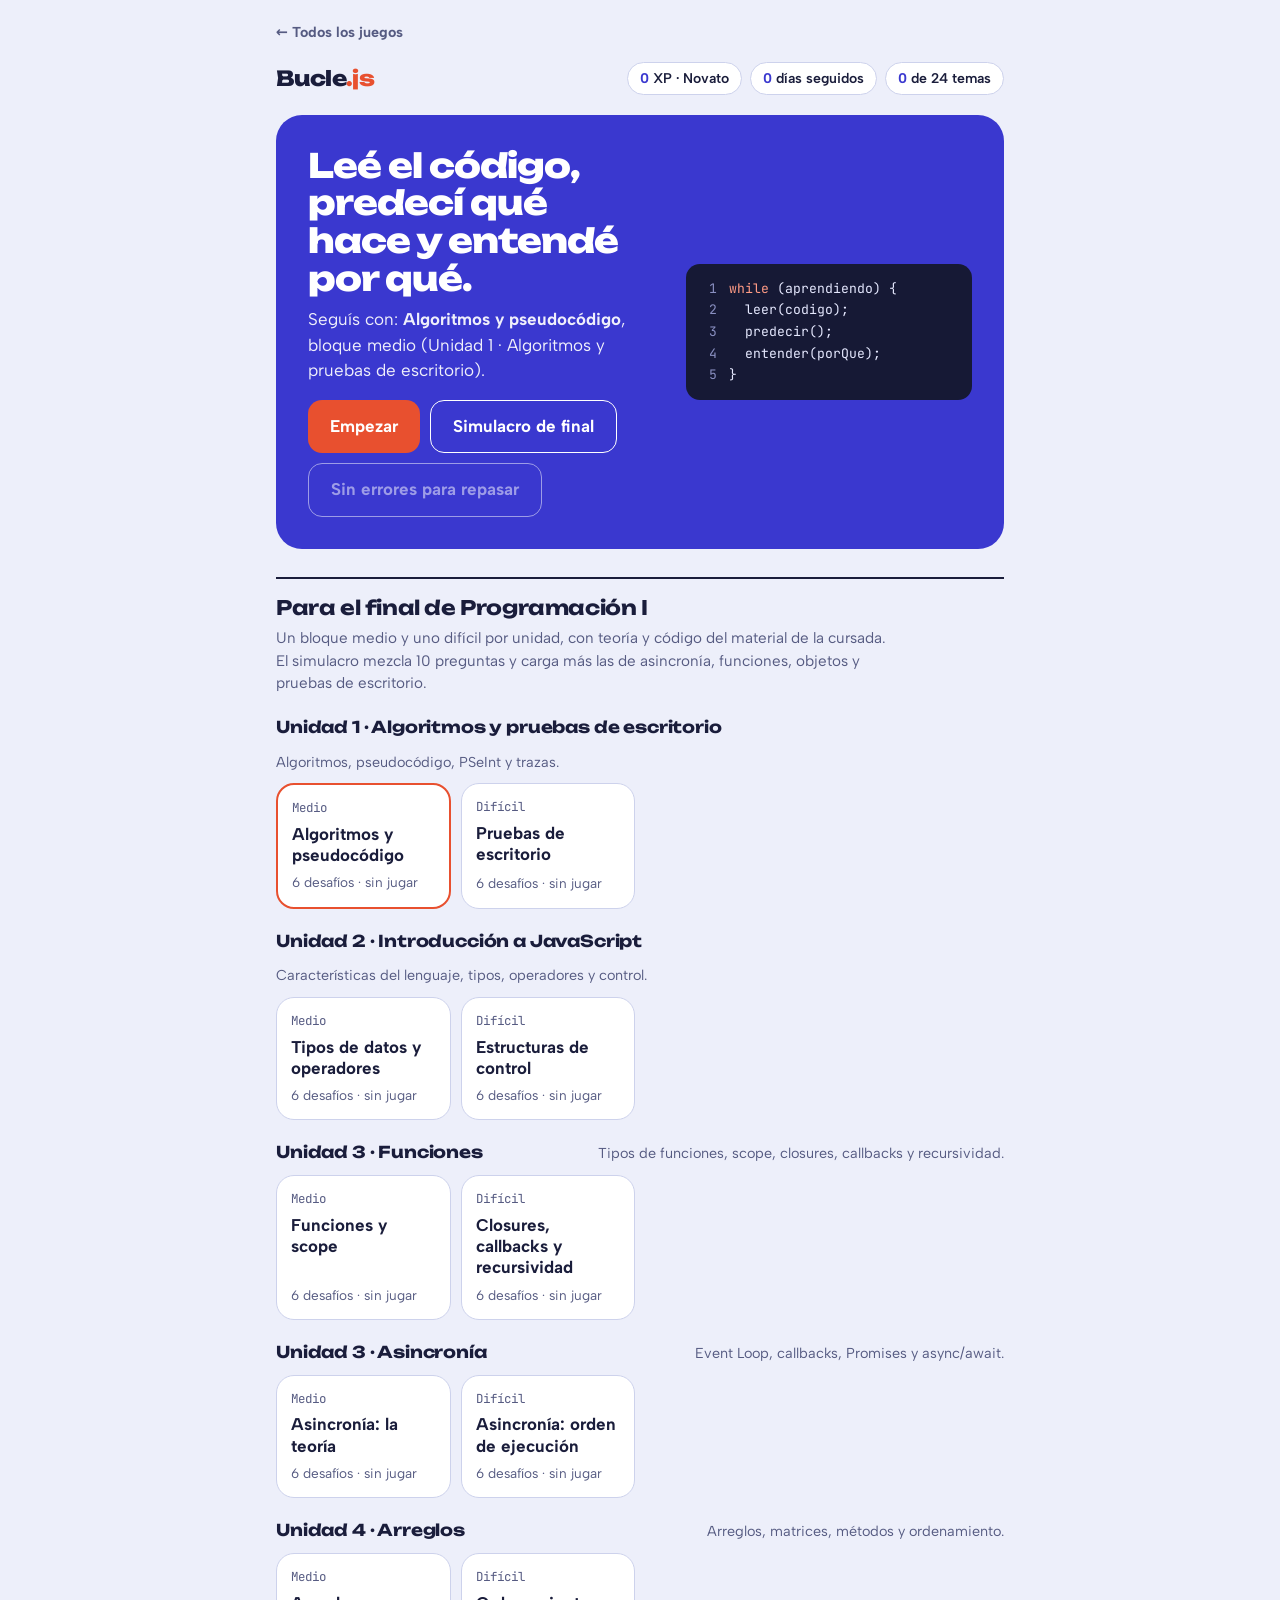
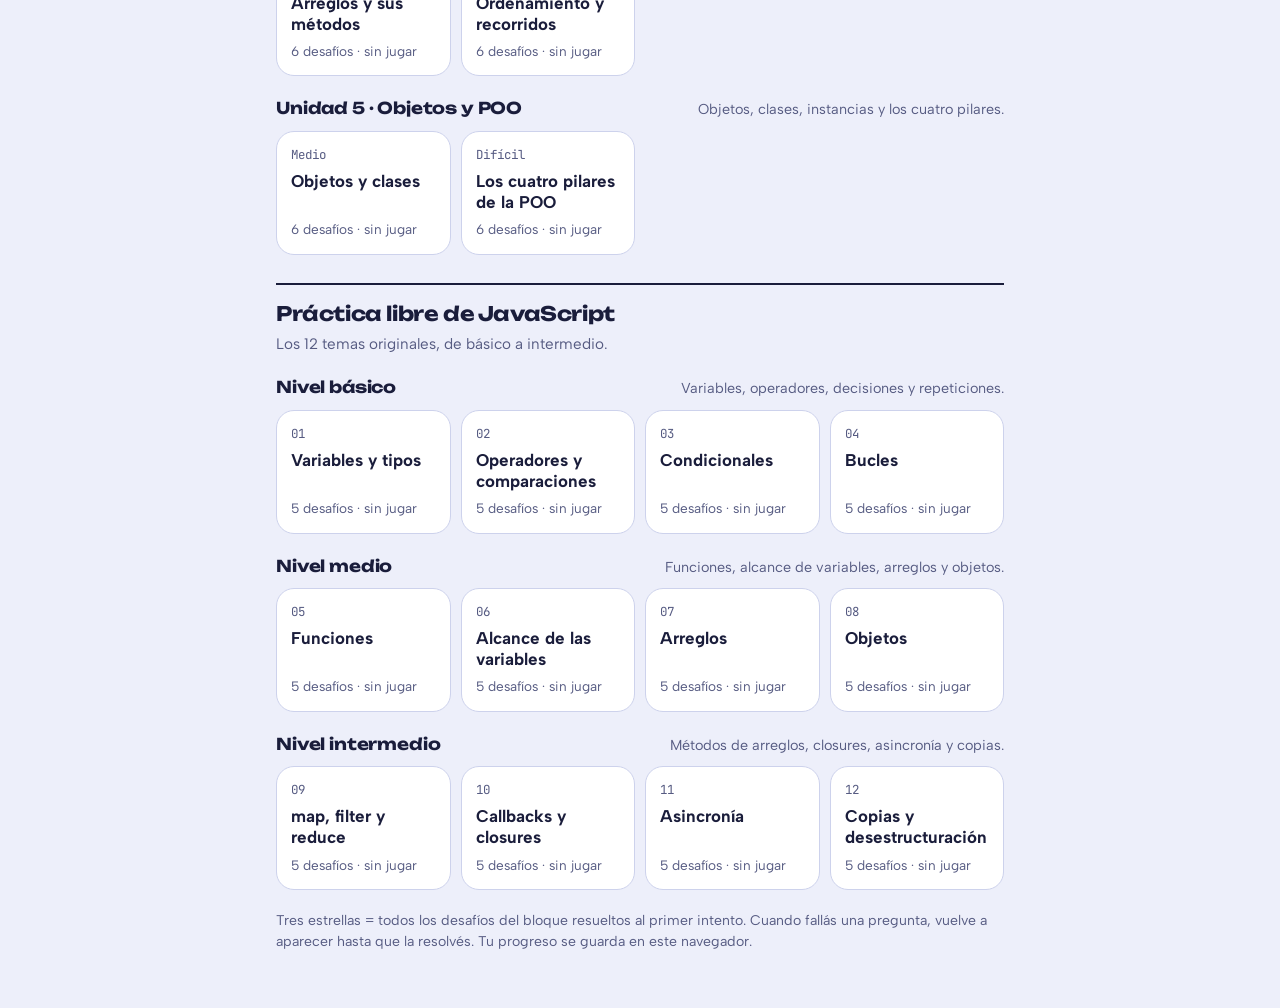
==== bucle/index.html @ 50c11a87 "Agregar la plataforma de juegos de estudio Portada para elegir juego y ver el progreso de cada uno, " ====
<!DOCTYPE html>
<html lang="es">
<head>
<meta charset="utf-8">
<meta name="viewport" content="width=device-width, initial-scale=1">
<title>Bucle JS</title>
<link rel="preconnect" href="https://fonts.googleapis.com">
<link rel="preconnect" href="https://fonts.gstatic.com" crossorigin>
<link href="https://fonts.googleapis.com/css2?family=Albert+Sans:wght@400;500;600;700&family=JetBrains+Mono:wght@400;600&family=Unbounded:wght@600;800&display=swap" rel="stylesheet">
<style>
/* Plan: una sola columna angosta, como una partida. Mapa de 3 niveles x 4 temas; cada tema = mini lección + 5 desafíos.
   El código siempre va en un bloque oscuro tipo editor; el coral se reserva para la acción principal. */
:root{
  --bg:#EDEFFA; --surface:#FFFFFF; --surface-2:#DFE2F5; --ink:#1A1D3B; --muted:#565B82; --line:#CDD2EC;
  --primary:#3A38CF; --on-primary:#FFFFFF; --accent:#E8502F; --on-accent:#FFFFFF;
  --ok:#17794B; --ok-bg:#DDF3E7; --bad:#B93226; --bad-bg:#FBE3E0;
  --code-bg:#161935; --code-ink:#E6E9FF; --code-k:#FF9B85; --code-s:#9BE3B8; --code-n:#FFD27A; --code-c:#8A90C2;
  --f-display:"Unbounded","Albert Sans",system-ui,sans-serif;
  --f-body:"Albert Sans",system-ui,-apple-system,"Segoe UI",sans-serif;
  --f-code:"JetBrains Mono",ui-monospace,Consolas,monospace;
  --r:18px;
}
@media (prefers-color-scheme: dark){
  :root:not([data-theme="light"]){
    --bg:#0E1022; --surface:#181B36; --surface-2:#24284E; --ink:#ECEEFF; --muted:#A3A8D3; --line:#30355F;
    --primary:#A3A2FF; --on-primary:#0E1022; --accent:#FF7F61; --on-accent:#2A0B03;
    --ok:#73DBA6; --ok-bg:#12382A; --bad:#FF9F94; --bad-bg:#471A15;
    --code-bg:#090B1A; color-scheme:dark;
  }
}
:root[data-theme="dark"]{
  --bg:#0E1022; --surface:#181B36; --surface-2:#24284E; --ink:#ECEEFF; --muted:#A3A8D3; --line:#30355F;
  --primary:#A3A2FF; --on-primary:#0E1022; --accent:#FF7F61; --on-accent:#2A0B03;
  --ok:#73DBA6; --ok-bg:#12382A; --bad:#FF9F94; --bad-bg:#471A15;
  --code-bg:#090B1A; color-scheme:dark;
}
*{box-sizing:border-box}
html,body{margin:0}
body{background:var(--bg);color:var(--ink);font-family:var(--f-body);font-size:17px;line-height:1.5}
button{font:inherit;color:inherit;cursor:pointer}
:focus-visible{outline:3px solid var(--accent);outline-offset:3px}
.wrap{max-width:760px;margin:0 auto;padding:16px 16px 56px;display:flex;flex-direction:column;gap:20px}

.bar-top{display:flex;align-items:center;justify-content:space-between;gap:12px;flex-wrap:wrap}
.logo{font-family:var(--f-display);font-weight:800;font-size:1.3rem;letter-spacing:-.03em;margin:0}
.logo i{font-style:normal;color:var(--accent)}
.kpis{display:flex;gap:8px;flex-wrap:wrap}
.kpi{background:var(--surface);border:1px solid var(--line);border-radius:999px;padding:5px 12px;font-size:.88rem;font-weight:600;font-variant-numeric:tabular-nums}
.kpi b{color:var(--primary)}

.hero{background:var(--primary);color:var(--on-primary);border-radius:26px;padding:24px;display:grid;gap:20px;grid-template-columns:1fr}
.hero h2{font-family:var(--f-display);font-weight:800;font-size:clamp(1.45rem,5.2vw,2.1rem);line-height:1.12;letter-spacing:-.03em;margin:0 0 10px;text-wrap:balance}
.hero p{margin:0 0 16px;opacity:.92;max-width:44ch}
.hero .code{margin:0;font-size:.82rem}
.cta{display:flex;gap:10px;flex-wrap:wrap}
@media (min-width:680px){.hero{grid-template-columns:1.25fr 1fr;align-items:center;padding:32px}}

.btn{border:0;border-radius:14px;padding:13px 22px;min-height:48px;font-weight:700;background:var(--accent);color:var(--on-accent)}
.btn.sec{background:var(--surface);color:var(--ink);border:1px solid var(--line)}
.btn.ghost{background:transparent;color:inherit;border:1.5px solid currentColor}
.btn.link{background:none;color:var(--primary);padding:8px 4px;min-height:44px;text-decoration:underline;text-underline-offset:3px}
.btn[disabled]{opacity:.5;cursor:not-allowed}

.nivel h3{font-family:var(--f-display);font-size:1.02rem;margin:0;letter-spacing:-.01em}
.nivel-head{display:flex;justify-content:space-between;align-items:baseline;gap:12px;flex-wrap:wrap;margin-bottom:10px}
.nivel-head span{color:var(--muted);font-size:.9rem}
.temas{display:grid;gap:10px;grid-template-columns:repeat(auto-fill,minmax(165px,1fr))}
.tema{text-align:left;background:var(--surface);border:1px solid var(--line);border-radius:var(--r);padding:14px;display:flex;flex-direction:column;gap:6px;min-height:118px}
.tema:hover{border-color:var(--primary)}
.tema .num{font-family:var(--f-code);font-size:.78rem;color:var(--muted)}
.tema .nom{font-weight:700;line-height:1.25}
.tema .est{margin-top:auto;font-size:.85rem;color:var(--muted)}
.tema .est b{color:var(--accent);letter-spacing:2px;font-size:1rem}
.tema.sig{border:2px solid var(--accent)}
.nota{color:var(--muted);font-size:.88rem;margin:0}
.seccion{border-top:2px solid var(--ink);padding-top:14px;margin-top:8px}
.seccion h2{font-family:var(--f-display);font-size:1.25rem;letter-spacing:-.02em;margin:0 0 4px}
.seccion p{margin:0;color:var(--muted);font-size:.95rem;max-width:62ch}
.puntos{margin:0;padding-left:20px;display:grid;gap:6px;font-size:.97rem;max-width:62ch}
.traza{overflow-x:auto}
.traza table{border-collapse:collapse;font-family:var(--f-code);font-size:.88rem;min-width:60%}
.traza caption{caption-side:top;text-align:left;font-family:var(--f-body);font-size:.78rem;font-weight:700;letter-spacing:.09em;text-transform:uppercase;color:var(--muted);padding-bottom:6px}
.traza th,.traza td{border:1px solid var(--line);padding:6px 12px;text-align:center;white-space:nowrap}
.traza th{background:var(--surface-2);font-weight:600}
.traza td.hueco{background:var(--accent);color:var(--on-accent);font-weight:700}

.code{background:var(--code-bg);color:var(--code-ink);border-radius:14px;padding:14px 14px 14px 0;font-family:var(--f-code);font-size:.88rem;line-height:1.65;overflow-x:auto;margin:0;counter-reset:ln}
.code span.l{display:block;white-space:pre;padding-right:14px}
.code span.l::before{counter-increment:ln;content:counter(ln);display:inline-block;width:2.4em;margin-right:.9em;text-align:right;color:var(--code-c);user-select:none}
.code .k{color:var(--code-k)} .code .s{color:var(--code-s)} .code .n{color:var(--code-n)} .code .c{color:var(--code-c);font-style:italic}

.card{background:var(--surface);border:1px solid var(--line);border-radius:22px;padding:20px;display:flex;flex-direction:column;gap:16px}
.eyebrow{font-size:.78rem;font-weight:700;letter-spacing:.09em;text-transform:uppercase;color:var(--muted);margin:0}
.card h2{font-family:var(--f-display);font-size:1.3rem;line-height:1.2;margin:0;letter-spacing:-.02em;text-wrap:balance}
.card p{margin:0;max-width:62ch}
.ojo{background:var(--surface-2);border-radius:12px;padding:12px 14px;font-size:.95rem}
.ojo b{color:var(--accent)}
.fila{display:flex;gap:10px;justify-content:space-between;align-items:center;flex-wrap:wrap}

.prog{height:8px;background:var(--surface-2);border-radius:99px;overflow:hidden;flex:1;min-width:120px}
.prog i{display:block;height:100%;background:var(--accent);border-radius:99px}
.q{font-size:1.15rem;font-weight:700;line-height:1.3;margin:0}
.ops{display:grid;gap:10px}
.op{display:flex;gap:12px;align-items:flex-start;text-align:left;background:var(--bg);border:2px solid var(--line);border-radius:14px;padding:12px 14px;min-height:52px;width:100%}
.op:hover:not([disabled]){border-color:var(--primary)}
.op kbd{flex:none;font-family:var(--f-code);font-size:.78rem;border:1px solid var(--line);border-radius:6px;padding:1px 7px;color:var(--muted);margin-top:2px}
.op span{white-space:pre-wrap;overflow-wrap:anywhere}
.op.mono span{font-family:var(--f-code);font-size:.92rem}
.op[disabled]{cursor:default;opacity:.65}
.op.ok{border-color:var(--ok);background:var(--ok-bg);opacity:1}
.op.mal{border-color:var(--bad);background:var(--bad-bg);opacity:1}
.op .marca{margin-left:auto;font-weight:700;font-size:.85rem;white-space:nowrap}
.op.ok .marca{color:var(--ok)} .op.mal .marca{color:var(--bad)}
.pista{background:var(--surface-2);border-radius:12px;padding:10px 14px;font-size:.95rem}
.fb{border-radius:14px;padding:14px 16px;border-left:5px solid var(--ok);background:var(--ok-bg)}
.fb.mal{border-color:var(--bad);background:var(--bad-bg)}
.fb strong{display:block;margin-bottom:4px}
.fb p{font-size:.98rem}

.resumen-n{font-family:var(--f-display);font-weight:800;font-size:2.6rem;line-height:1;font-variant-numeric:tabular-nums}
.estrellas{color:var(--accent);font-size:1.8rem;letter-spacing:6px}
.rep{margin:0;padding-left:20px;display:grid;gap:6px;font-size:.95rem}
@media (prefers-reduced-motion:no-preference){
  .prog i{transition:width .35s ease}
  .fb{animation:sube .22s ease-out}
  @keyframes sube{from{transform:translateY(6px);opacity:.4}to{transform:none;opacity:1}}
}
.volver{flex-basis:100%;font-weight:700;font-size:.9rem;color:var(--muted);text-decoration:none;padding:6px 0;min-height:32px}
.volver:hover{color:var(--ink);text-decoration:underline}
</style>
</head>
<body>
<div class="wrap" id="app"></div>
<script>
const FINAL = [
{ id: 'u1', final: true, nombre: 'Unidad 1 · Algoritmos y pruebas de escritorio', desc: 'Algoritmos, pseudocódigo, PSeInt y trazas.', temas: [
  { id: 'u1m', dif: 'Medio', n: 'Algoritmos y pseudocódigo',
    idea: 'Un algoritmo es la especificación rigurosa de una secuencia de pasos para alcanzar un resultado en un tiempo finito. Tiene que ser preciso, definido y finito, y se piensa en tres partes: entrada, proceso y salida.',
    puntos: [
      'Precondición: lo que se sabe verdadero antes de empezar. Poscondición: lo que es verdadero al terminar, si se cumplieron las precondiciones.',
      'Estructuras de control: secuencia, selección (Si), repetición (cantidad fija y conocida) e iteración (Mientras, depende de una condición).',
      'Compilador: traduce el programa completo antes de ejecutarlo. Intérprete: traduce y ejecuta instrucción por instrucción.',
      'Pseudocódigo: mezcla de lenguaje natural y programación. No es ejecutable y no depende de ningún lenguaje.'
    ],
    ojo: 'En el material, repetición e iteración no son lo mismo: en la repetición se sabe de antemano cuántas veces se ejecuta; en la iteración depende de una condición.',
    qs: [
      { t: 'concepto', q: '¿Cuál de estas es una característica que debe cumplir todo algoritmo?', o: ['Ser finito: tiene que terminar en algún momento', 'Estar escrito en un lenguaje de programación', 'Usar al menos una estructura repetitiva', 'Ejecutarse en una computadora'],
        w: 'Un algoritmo debe ser preciso, definido y finito. No depende de un lenguaje ni de una computadora: una receta también es un algoritmo. Por eso "sumar todos los números naturales" no tiene algoritmo posible: nunca terminaría.',
        h: 'Acordate del ejemplo de sumar todos los números naturales.' },
      { t: 'concepto', q: 'Para el problema "retirar dinero de un cajero automático", ¿cuál de estas es una precondición?', o: ['Tener saldo suficiente en la cuenta', 'El saldo de la cuenta quedó actualizado', 'Se entregó el dinero en efectivo', 'La tarjeta fue devuelta al usuario'],
        w: 'Una precondición es algo que ya es verdadero antes de comenzar el algoritmo. Las otras tres son poscondiciones: lo que queda verdadero cuando termina.',
        h: '¿Cuál tiene que cumplirse antes de empezar?' },
      { t: 'concepto', q: '¿En qué se diferencia un compilador de un intérprete?', o: ['El compilador traduce el programa completo; el intérprete traduce y ejecuta instrucción por instrucción', 'El compilador ejecuta línea por línea; el intérprete traduce todo junto', 'El compilador es para bajo nivel y el intérprete para pseudocódigo', 'No hay diferencia: son dos nombres para lo mismo'],
        w: 'El compilador lee todo el programa y genera el código de máquina equivalente (C, C++, Pascal). El intérprete toma una instrucción, la traduce y la ejecuta en el momento (Python, PHP, JavaScript).',
        h: 'Uno trabaja con el programa entero y el otro de a una instrucción.' },
      { t: 'concepto', q: 'Hay que enviar un mensaje de texto a 30 amigos. ¿Qué estructura de control corresponde y por qué?', o: ['Repetición, porque la cantidad de veces se conoce de antemano', 'Iteración, porque depende de una condición que va cambiando', 'Selección, porque hay que elegir a cada amigo', 'Secuencia: se escriben las instrucciones 30 veces'],
        w: 'Se sabe que son exactamente 30 veces, así que es una repetición (Repetir 30). La iteración se usa cuando no se conoce la cantidad y se corta por una condición, como "mientras la zanja no esté llena".',
        h: '¿Se sabe de antemano cuántas veces hay que hacerlo?' },
      { t: 'concepto', q: 'En "Mientras (la zanja no está llena) agregar una palada de tierra", ¿qué pasa si la zanja ya está llena al empezar?', o: ['El bloque no se ejecuta ninguna vez', 'Se ejecuta una vez y después se corta', 'Se repite sin parar', 'El algoritmo da error'],
        w: 'Mientras evalúa la condición antes de entrar al bloque. Si ya es falsa, no entra nunca. Es la diferencia con Repetir... Hasta Que, que primero ejecuta y después evalúa, así que corre al menos una vez.',
        h: '¿Mientras evalúa la condición antes o después de ejecutar el bloque?' },
      { t: 'concepto', q: '¿En qué orden van las etapas del desarrollo de software?', o: ['Especificación, diseño, implementación, validación y mantenimiento', 'Implementación, diseño, especificación, validación y mantenimiento', 'Diseño, implementación, mantenimiento y validación', 'Especificación, implementación, diseño y validación'],
        w: 'Primero se define con precisión el problema (especificación) y se diseña la solución. Después se escribe en un lenguaje (implementación), se prueba que cumpla lo especificado (validación) y se corrige y adapta con el tiempo (mantenimiento).',
        h: 'No se puede programar lo que todavía no se definió.' }
    ] },
  { id: 'u1d', dif: 'Difícil', n: 'Pruebas de escritorio',
    idea: 'Hacer una prueba de escritorio es convertirte en la computadora: ejecutás el algoritmo a mano, línea por línea, y anotás en una tabla cómo cambia cada variable. Sirve para entender la lógica y encontrar errores antes de programar.',
    ej: `Definir i, m Como Entero;
i = 1;
Mientras i <= 3 Hacer
    m = i * 3;
    Escribir m;
    i = i + 1;
FinMientras`,
    puntos: [
      'La tabla lleva una columna por variable o condición y una fila por paso.',
      'La asignación es destructiva: al guardar un valor nuevo, el anterior se pierde.',
      'Traza: registro automático que deja un programa mientras se ejecuta (logs). La prueba de escritorio es manual.'
    ],
    ojo: 'El error más común es olvidarse de la última fila: la evaluación en la que la condición da falso y el bucle termina.',
    qs: [
      { t: 'traza', q: '¿Qué valor va en la celda marcada con "?"', c: `x = 5;
y = 2;
x = x + 3;
y = x - y;
Escribir "Resultado: ", y;`, tabla: { cols: ['Línea', 'x', 'y'], filas: [['x = 5', '5', ''], ['y = 2', '5', '2'], ['x = x + 3', '8', '2'], ['y = x - y', '8', '?']] },
        o: ['6', '3', '10', '-6'],
        w: 'y = x - y usa los valores actuales: x ya vale 8 (se le sumó 3 en la línea anterior) e y vale 2. Primero se calcula la derecha (8 - 2) y después se guarda el 6 en y.',
        h: 'Usá el valor de x de la fila anterior, no el inicial.' },
      { t: 'traza', q: '¿Cuántas veces se evalúa la condición i <= 3 en total?', c: `i = 1;
Mientras i <= 3 Hacer
    m = i * 3;
    Escribir m;
    i = i + 1;
FinMientras`, o: ['4 veces', '3 veces', '2 veces', '5 veces'],
        w: 'Tres veces da verdadero (con i = 1, 2 y 3) y una cuarta vez da falso (con i = 4), que es la que hace salir del bucle. Esa última evaluación también ocupa una fila en la tabla.',
        h: 'Contá también la evaluación que da falso.' },
      { t: 'traza', q: '¿Qué se muestra en pantalla?', c: `i = 1;
Mientras i < 3 Hacer
    m = i * 3;
    Escribir m;
    i = i + 1;
FinMientras`, o: ['3\n6', '3\n6\n9', '3', '6\n9'],
        w: 'Con i < 3 solo entra cuando i vale 1 y 2. Al llegar a 3 la condición es falsa. Cambiar <= por < saca una vuelta: es la comparación que se hizo en clase con la planilla.',
        h: '¿Con i = 3 se cumple i < 3?' },
      { t: 'traza', q: '¿Cuál es el último valor que se escribe?', c: `contador = 0;
Repetir
    contador = contador + 1;
    Escribir contador;
Hasta Que contador > 2`, o: ['3', '2', '1', '4'],
        w: 'Repetir ejecuta primero y evalúa después, y termina cuando la condición es VERDADERA (al revés que Mientras). Escribe 1 (1 > 2 falso), 2 (2 > 2 falso) y 3 (3 > 2 verdadero, corta).',
        h: 'Hasta Que corta cuando la condición se cumple, no cuando deja de cumplirse.' },
      { t: 'traza', q: '¿Qué devuelve la llamada de la última fila?', c: `function pow(x, n) {
  if (n == 1) {
    return x;
  } else {
    return x * pow(x, n - 1);
  }
}
console.log(pow(2, 3));`, tabla: { cols: ['x', 'n', 'n == 1', 'Devuelve'], filas: [['2', '3', 'false', '2 * pow(2, 2)'], ['2', '2', 'false', '2 * pow(2, 1)'], ['2', '1', 'true', '?']] },
        o: ['2', '1', '8', '4'], x: `function pow(x,n){return n==1?x:x*pow(x,n-1)} console.log(pow(2,1))`,
        w: 'Con n == 1 se llega al caso base, que devuelve x, o sea 2. Recién ahí se resuelve de atrás para adelante: 2 * 2 = 4 y 2 * 4 = 8.',
        h: 'Es el caso base: mirá qué devuelve el if.' },
      { t: 'concepto', q: '¿Cuál es la diferencia entre una prueba de escritorio y una traza?', o: ['La prueba de escritorio es manual; la traza es un registro automático que genera el programa al ejecutarse', 'La prueba de escritorio se hace en producción; la traza, al diseñar', 'Son lo mismo con distinto nombre', 'La traza se hace a mano y la prueba de escritorio la genera el programa'],
        w: 'La prueba de escritorio es una simulación manual sobre un bloque chico, para entender la lógica y detectar errores temprano. La traza la genera el programa en ejecución (logs) y sirve para diagnosticar problemas y analizar rendimiento.',
        h: 'Una la hacés vos con lápiz; la otra la deja el programa.' }
    ] }
] },
{ id: 'u2', final: true, nombre: 'Unidad 2 · Introducción a JavaScript', desc: 'Características del lenguaje, tipos, operadores y control.', temas: [
  { id: 'u2m', dif: 'Medio', n: 'Tipos de datos y operadores',
    idea: 'JavaScript es un lenguaje de alto nivel, interpretado, dinámico y multiparadigma. Tiene siete tipos primitivos (string, number, boolean, null, undefined, symbol y bigint) y los objetos, que son tipos compuestos.',
    ej: `let edad = 20;
let tipo = edad >= 18 ? "mayor" : "menor";
console.log(typeof edad, tipo); // number mayor`,
    puntos: [
      'Dinámico: el tipo de una variable se resuelve en ejecución y puede cambiar.',
      'Sensible a mayúsculas: nombre y Nombre son dos identificadores distintos.',
      '== compara solo el valor; === compara valor y tipo.'
    ],
    ojo: 'typeof null devuelve "object". Es un error histórico del lenguaje: null es un primitivo.',
    qs: [
      { t: 'concepto', q: '¿Qué significa que JavaScript sea un lenguaje "dinámico"?', o: ['Que los tipos se resuelven en ejecución: una variable puede guardar un número y después un texto', 'Que solo sirve para páginas con animaciones', 'Que se compila antes de ejecutarse', 'Que no tiene tipos de datos'],
        w: 'Dinámico quiere decir que muchas decisiones se toman en tiempo de ejecución y no antes. Por eso no se declara el tipo de una variable y la misma variable puede cambiar de tipo.',
        h: 'Pensá en qué momento se decide el tipo de una variable.' },
      { t: 'salida', c: `console.log(typeof null, typeof undefined);`, o: ['object undefined', 'null undefined', 'object object', 'undefined undefined'],
        w: 'typeof undefined da "undefined", como es de esperar. typeof null da "object" por un error histórico del lenguaje que nunca se corrigió: null sigue siendo un primitivo.',
        h: 'Uno de los dos tiene un resultado que no es el esperado.' },
      { t: 'salida', c: `let a = 5;
let b = a++;
console.log(a, b);`, o: ['6 5', '6 6', '5 5', '5 6'],
        w: 'a++ es post-incremento: primero entrega el valor actual (5, que se guarda en b) y después suma 1 a la variable. Con ++a sería al revés y b valdría 6.',
        h: 'El ++ está después de la variable.' },
      { t: 'salida', c: `console.log(5 == "5", 5 === "5", 5 != "5");`, o: ['true false false', 'true false true', 'false false true', 'true true false'],
        w: '== y != convierten tipos antes de comparar: 5 y "5" valen lo mismo, así que == da true y != da false. === compara también el tipo, y number no es string.',
        h: '!= es el opuesto de ==, no de ===.' },
      { t: 'concepto', q: '¿Cuál de estos NO es un tipo de dato primitivo en JavaScript?', o: ['Array', 'String', 'Boolean', 'Undefined'],
        w: 'Los primitivos guardan un solo valor simple. Un Array es un objeto, es decir un tipo compuesto: guarda una colección de valores.',
        h: 'Buscá el que puede contener varios valores.' },
      { t: 'salida', c: `let precio = "100";
let total = precio * 2 + "1";
console.log(total, typeof total);`, o: ['2001 string', '201 number', '2001 number', '1001 string'],
        w: 'El * solo sirve para números, así que convierte "100" a 100 y da 200. Después el + con un texto concatena: 200 + "1" es "2001", un string.',
        h: 'El * convierte a número; el + con un texto pega.' }
    ] },
  { id: 'u2d', dif: 'Difícil', n: 'Estructuras de control',
    idea: 'Las estructuras de control deciden qué se ejecuta y cuántas veces: if/else y switch para elegir un camino; for, while y do...while para repetir. Seguir el valor de cada variable vuelta por vuelta es la prueba de escritorio aplicada a JavaScript.',
    ej: `let i = 0;
do {
  i++;
} while (i < 3);
console.log(i); // 3`,
    puntos: [
      'while evalúa antes de entrar; do...while ejecuta una vez y evalúa después.',
      'Valores que cuentan como falso: 0, "", null, undefined, NaN y false.',
      '&& se resuelve antes que ||.'
    ],
    ojo: 'En un switch, si falta el break la ejecución sigue de largo por los case de abajo.',
    qs: [
      { t: 'salida', c: `let dia = 2;
switch (dia) {
  case 1:
    console.log("Lunes");
  case 2:
    console.log("Martes");
  case 3:
    console.log("Miércoles");
    break;
  default:
    console.log("Otro");
}`, o: ['Martes\nMiércoles', 'Martes', 'Martes\nMiércoles\nOtro', 'Lunes\nMartes\nMiércoles'],
        w: 'El switch entra por case 2. Como ese case no tiene break, sigue de largo y ejecuta también el case 3. Ahí sí hay break y se corta antes del default.',
        h: 'Fijate qué case tienen break y cuáles no.' },
      { t: 'salida', c: `let n = 10;
do {
  console.log(n);
  n++;
} while (n < 5);`, o: ['10', 'No muestra nada', '10\n11', 'Se repite sin parar'],
        w: 'do...while ejecuta el bloque una vez antes de mirar la condición. Muestra 10, n pasa a 11, y recién entonces evalúa 11 < 5, que es falso.',
        h: '¿Cuándo se evalúa la condición en un do...while?' },
      { t: 'salida', c: `let total = 0;
for (let i = 1; i <= 3; i++) {
  for (let j = 1; j <= 2; j++) {
    total += i;
  }
}
console.log(total);`, o: ['12', '6', '9', '18'],
        w: 'Por cada valor de i, el for de adentro da 2 vueltas y suma i las dos veces: 1+1, 2+2 y 3+3. En total 2 + 4 + 6 = 12.',
        h: 'El bucle de adentro se ejecuta completo en cada vuelta del de afuera.' },
      { t: 'salida', c: `const valores = [0, "0", "", null, "hola"];
let cuenta = 0;
for (const v of valores) {
  if (v) cuenta++;
}
console.log(cuenta);`, o: ['2', '1', '3', '4'],
        w: 'Cuentan como falso el 0, el texto vacío y null. El "0" con comillas es un texto que no está vacío, así que cuenta como verdadero, igual que "hola".',
        h: 'Mirá bien el segundo elemento: tiene comillas.' },
      { t: 'salida', c: `let x = 7;
if (x > 5 && x < 10 || x === 0) {
  console.log("A");
} else {
  console.log("B");
}
console.log(!(x > 5));`, o: ['A\nfalse', 'B\nfalse', 'A\ntrue', 'B\ntrue'],
        w: 'Primero se resuelve el &&: 7 > 5 y 7 < 10 da true. Con eso el || ya es true y entra al if. En la última línea, x > 5 es true y el ! lo invierte a false.',
        h: 'Resolvé primero el && y después el ||.' },
      { t: 'salida', q: 'Hacé la prueba de escritorio. ¿Qué muestra?', c: `let i = 10;
let pasos = 0;
while (i > 1) {
  i = i % 2 === 0 ? i / 2 : i - 1;
  pasos++;
}
console.log(pasos);`, o: ['4', '3', '5', '10'],
        w: 'Si i es par se divide por 2; si es impar se le resta 1. La tabla queda: 10 → 5, 5 → 4, 4 → 2, 2 → 1. Son 4 pasos, y con i = 1 la condición ya es falsa.',
        h: 'Armá una tabla con dos columnas: i y pasos.' }
    ] }
] },
{ id: 'u3f', final: true, nombre: 'Unidad 3 · Funciones', desc: 'Tipos de funciones, scope, closures, callbacks y recursividad.', temas: [
  { id: 'u3fm', dif: 'Medio', n: 'Funciones y scope',
    idea: 'En JavaScript las funciones son ciudadanos de primera clase: se pueden asignar a una variable, pasar como argumento y devolver desde otra función. Parámetro es la variable que figura en la declaración; argumento es el valor que se pasa al llamarla.',
    ej: `saludar("Ana"); // funciona: la declaración se procesa antes
function saludar(nombre) {
  console.log("Hola " + nombre);
}`,
    puntos: [
      'Declaración de función: se puede usar antes de la línea donde está escrita. Expresión de función: existe recién cuando la ejecución llega a esa línea.',
      'Hay scope global, de función y de bloque. var no respeta el bloque; let y const sí.',
      'Scope léxico: el alcance de cada variable se determina leyendo el código, sin ejecutarlo.',
      'Hoisting: las declaraciones con var se elevan al inicio; las asignaciones no.'
    ],
    ojo: 'Una variable local con el mismo nombre que una externa le hace sombra: dentro de la función se usa la local y la externa no se toca.',
    qs: [
      { t: 'concepto', q: '¿Por qué se dice que las funciones son "ciudadanos de primera clase"?', o: ['Porque se pueden asignar a variables, pasar como argumentos y devolver como resultado', 'Porque se ejecutan antes que el resto del código', 'Porque siempre tienen que devolver un valor', 'Porque no se pueden modificar una vez declaradas'],
        w: 'En JavaScript una función es un valor más. Por eso se puede guardar en una variable, pasar a otra función (callback) y devolver desde una función (closure).',
        h: 'Pensá qué se puede hacer con cualquier valor, como un número.' },
      { t: 'concepto', q: 'Dada la declaración function area(base, altura) y la llamada area(5, 3):', o: ['base y altura son parámetros; 5 y 3 son argumentos', 'base y altura son argumentos; 5 y 3 son parámetros', 'Los cuatro son parámetros', 'Los cuatro son argumentos'],
        w: 'Parámetro es el término para el momento de la declaración: la variable listada entre paréntesis. Argumento es el término para el momento de la llamada: el valor que se pasa.',
        h: 'Uno pertenece a la declaración y el otro a la llamada.' },
      { t: 'salida', q: '¿Qué pasa al ejecutar este código?', v: 'ERROR ReferenceError', c: `saludar();
const saludar = function () {
  console.log("Hola");
};`, o: ['Da error: saludar todavía no existe cuando se la llama', 'Muestra Hola', 'Muestra undefined', 'No muestra nada'],
        w: 'Es una expresión de función: se crea recién cuando la ejecución llega a esa línea. Llamarla antes da error. Si fuera una declaración (function saludar() {...}) funcionaría, porque las declaraciones se procesan antes de ejecutar el script.',
        h: '¿Es una declaración de función o una expresión de función?' },
      { t: 'salida', c: `function prueba() {
  console.log(frase);
  var frase = "Hola";
}
prueba();`, o: ['undefined', 'Hola', 'Da error: frase no está definida', 'null'],
        w: 'Es el hoisting de var: la declaración se eleva al inicio de la función, pero la asignación se queda en su línea. Al mostrarla, la variable ya existe pero todavía no tiene valor.',
        h: 'Con var, la declaración se eleva pero la asignación no.' },
      { t: 'salida', c: `if (true) {
  var a = 1;
  let b = 2;
}
console.log(typeof a, typeof b);`, o: ['number undefined', 'number number', 'undefined undefined', 'undefined number'],
        w: 'var no tiene alcance de bloque: su visibilidad atraviesa las llaves del if, así que a existe afuera. let sí respeta el bloque, y b deja de existir al cerrar la llave.',
        h: 'Una de las dos formas de declarar no respeta las llaves.' },
      { t: 'salida', c: `let nombreUsu = "Juan";
function muestraMensaje() {
  let nombreUsu = "Pedro";
  console.log("Hola, " + nombreUsu);
}
muestraMensaje();
console.log(nombreUsu);`, o: ['Hola, Pedro\nJuan', 'Hola, Pedro\nPedro', 'Hola, Juan\nJuan', 'Hola, Juan\nPedro'],
        w: 'La variable local le hace sombra a la externa (ocultamiento o shadowing): dentro de la función se usa "Pedro". La externa no se modifica y sigue valiendo "Juan". Sin el let de adentro, sí se cambiaría la externa.',
        h: 'Dentro de la función hay un let: es otra variable.' }
    ] },
  { id: 'u3fd', dif: 'Difícil', n: 'Closures, callbacks y recursividad',
    idea: 'Un closure es una función que recuerda las variables del scope donde fue creada, aunque la función exterior ya haya terminado. Un callback es una función que se pasa como argumento para que otra la ejecute. Una función recursiva se llama a sí misma y necesita un caso base para terminar.',
    ej: `function factorial(n) {
  if (n === 1) return 1;        // caso base
  return n * factorial(n - 1);  // llamada recursiva
}
console.log(factorial(4)); // 24`,
    puntos: [
      'Currying: una función recibe un argumento y devuelve otra función que recibe el siguiente.',
      'Cada llamada recursiva guarda su contexto de ejecución en la pila. La cantidad de llamadas anidadas es la profundidad de recursión.',
      'Función flecha con una sola expresión: el return es implícito.'
    ],
    ojo: 'Sin caso base, la recursión no termina nunca y desborda la pila de llamadas.',
    qs: [
      { t: 'salida', c: `function contador(incremento) {
  let count = 0;
  return function () {
    count += incremento;
    return count;
  };
}
const deDos = contador(2);
const deCinco = contador(5);
deDos();
console.log(deDos(), deCinco());`, o: ['4 5', '4 9', '2 5', '4 10'],
        w: 'Cada llamada a contador crea su propio count y su propio incremento, y la función devuelta los recuerda (closure). deDos lleva 2 y después 4; deCinco tiene un count aparte y recién va por 5.',
        h: 'deDos y deCinco no comparten la variable count.' },
      { t: 'salida', c: `const multiplicar = a => b => c => a * b * c;
console.log(multiplicar(2)(3)(4));`, o: ['24', '9', '234', 'Da error'],
        w: 'Es currying: cada función recibe un solo argumento y devuelve otra función. multiplicar(2) devuelve una función que recuerda a = 2; esa recibe el 3, y la última recibe el 4 y calcula 2 * 3 * 4.',
        h: 'Cada par de paréntesis llama a la función que devolvió el anterior.' },
      { t: 'traza', q: '¿Cuántas veces se ejecuta factorial en total al calcular factorial(4)?', c: `function factorial(n) {
  if (n === 1) return 1;
  return n * factorial(n - 1);
}
console.log(factorial(4));`, o: ['4', '3', '5', '24'], x: `let k=0;function f(n){k++;return n===1?1:n*f(n-1)} f(4);console.log(k)`,
        w: 'Se llama con 4, 3, 2 y 1. La de n = 1 es el caso base y ya no vuelve a llamar. Esas 4 llamadas anidadas son la profundidad de recursión; el resultado (24) se arma al volver: 2, 6, 24.',
        h: 'Anotá el valor de n en cada llamada hasta llegar al caso base.' },
      { t: 'salida', c: `function sumar(x, y) {
  if (y === 0) return x;
  return sumar(x + 1, y - 1);
}
console.log(sumar(3, 2));`, o: ['5', '6', '4', '3'],
        w: 'En cada llamada se pasa una unidad de y a x: sumar(3, 2) → sumar(4, 1) → sumar(5, 0). Con y en 0 se llega al caso base y se devuelve x, que vale 5.',
        h: 'Seguí los dos parámetros llamada por llamada.' },
      { t: 'concepto', q: '¿Qué pasa si una función recursiva no tiene caso base?', o: ['Se llama a sí misma sin parar hasta desbordar la pila de llamadas', 'Devuelve undefined en la primera llamada', 'JavaScript le agrega un caso base automáticamente', 'Se ejecuta una sola vez'],
        w: 'El caso base es la situación que se resuelve de forma directa, sin volver a llamar. Sin él, cada llamada genera otra y los contextos de ejecución se apilan hasta superar el límite del motor.',
        h: '¿Qué es lo que hace que las llamadas dejen de apilarse?' },
      { t: 'salida', c: `function saludar(nombre, termina) {
  console.log("Hola, " + nombre);
  termina();
}
saludar("Ana", () => {
  console.log("La función terminó.");
});
console.log("Fin");`, o: ['Hola, Ana\nLa función terminó.\nFin', 'Hola, Ana\nFin\nLa función terminó.', 'Fin\nHola, Ana\nLa función terminó.', 'Hola, Ana\nFin'],
        w: 'Un callback no es asíncrono por sí mismo. Acá saludar lo ejecuta en el momento, de forma síncrona, así que todo sale en el orden escrito. Lo asíncrono aparece cuando el callback se le entrega a algo como setTimeout o fetch.',
        h: 'Acá no hay ningún temporizador ni pedido a un servidor.' }
    ] }
] },
{ id: 'u3a', final: true, nombre: 'Unidad 3 · Asincronía', desc: 'Event Loop, callbacks, Promises y async/await.', temas: [
  { id: 'u3am', dif: 'Medio', n: 'Asincronía: la teoría',
    idea: 'JavaScript tiene un único hilo de ejecución (single thread): procesa una instrucción por vez. Para no bloquearse con tareas lentas, las delega al entorno (navegador o Node.js) y sigue con el resto. Cuando la tarea termina, su callback espera en una cola y el Event Loop lo pasa a ejecución cuando la pila de llamadas queda vacía.',
    ej: `console.log("Inicio");
setTimeout(() => {
  console.log("Mensaje dentro del temporizador");
}, 2000);
console.log("Fin");
// Inicio, Fin, Mensaje dentro del temporizador`,
    puntos: [
      'Síncrono: las sentencias se ejecutan una detrás de otra, en el orden escrito. Asíncrono: pueden ejecutarse en un orden distinto al del código.',
      'Bloqueante: detiene el flujo hasta terminar. No bloqueante: devuelve el control enseguida y avisa después (callback, promesa).',
      'Concurrencia: varias tareas se gestionan intercalándose. Paralelismo: se ejecutan a la vez en varios hilos o núcleos. JavaScript es concurrente, no paralelo.',
      'Operaciones de CPU: internas y muy rápidas. Operaciones de I/O (red, disco, usuario): más lentas, dependen del exterior.',
      'Promise: objeto que representa el resultado futuro de una operación asíncrona.'
    ],
    ojo: 'await no detiene todo el programa: pausa solo la función async que lo contiene.',
    qs: [
      { t: 'concepto', q: '¿Qué significa que JavaScript sea "single thread"?', o: ['Que tiene un único hilo de ejecución y procesa una instrucción por vez', 'Que solo puede correr un programa por computadora', 'Que no puede realizar tareas asíncronas', 'Que cada función corre en su propio hilo'],
        w: 'Hay una sola secuencia de ejecución. Eso no le impide manejar tareas que tardan: las delega al entorno y sigue trabajando. Por eso es altamente concurrente aun con un solo hilo.',
        h: 'Thread significa hilo.' },
      { t: 'concepto', q: '¿Cuál es la tarea del Event Loop?', o: ['Pasar a ejecución los callbacks pendientes cuando la pila de llamadas queda vacía', 'Ejecutar varias funciones al mismo tiempo en distintos núcleos', 'Traducir el código JavaScript a código de máquina', 'Detener el programa hasta que termine cada tarea lenta'],
        w: 'El Event Loop es un ciclo que está siempre atento: cuando una tarea delegada termina, su callback queda en la cola de tareas, y el Event Loop lo ejecuta cuando la pila principal (call stack) está vacía.',
        h: 'Coordina cuándo se ejecuta lo que quedó pendiente.' },
      { t: 'concepto', q: 'Estás cocinando y atendés el teléfono alternando entre las dos cosas. ¿Qué concepto ilustra y cómo se relaciona con JavaScript?', o: ['Concurrencia, que es el modelo de JavaScript con su Event Loop', 'Paralelismo, que es el modelo de JavaScript', 'Concurrencia, aunque JavaScript trabaja en paralelo', 'Bloqueo, que es el modelo de JavaScript'],
        w: 'Alternar entre tareas sin hacerlas en el mismo instante es concurrencia. Paralelismo serían dos personas cocinando a la vez, y requiere varios hilos o núcleos. JavaScript es concurrente, no paralelo.',
        h: '¿Las dos tareas ocurren en el mismo instante o se van intercalando?' },
      { t: 'concepto', q: '¿Cuál de estas es una operación de entrada/salida (I/O)?', o: ['Pedir datos a un servidor con fetch', 'Sumar dos números', 'Ordenar un arreglo en memoria', 'Comparar dos valores'],
        w: 'Las operaciones de I/O implican comunicarse con el exterior: red, disco, teclado, pantalla. Son más lentas y pueden bloquear si no se hacen de forma asíncrona. Las otras tres son operaciones de CPU, internas y muy rápidas.',
        h: 'Buscá la que depende de algo externo al programa.' },
      { t: 'concepto', q: '¿Cuáles son los tres estados en los que puede estar una Promise?', o: ['Pendiente, cumplida y rechazada', 'Iniciada, pausada y terminada', 'Síncrona, asíncrona y bloqueada', 'Abierta, cerrada y con error'],
        w: 'Una Promise arranca pendiente. Si la operación sale bien se llama a resolve y pasa a cumplida (se atiende con .then); si falla se llama a reject y pasa a rechazada (se atiende con .catch).',
        h: 'Uno es el estado inicial y los otros dos son los finales posibles.' },
      { t: 'concepto', q: '¿Qué es el "callback hell"?', o: ['El anidamiento de muchos callbacks que dependen uno de otro y vuelve el código difícil de leer y mantener', 'Un error que aparece cuando un callback no recibe argumentos', 'El bloqueo del hilo principal por un callback lento', 'Usar callbacks dentro de una Promise'],
        w: 'Aparece cuando varias operaciones asíncronas dependen una de otra y cada callback va adentro del anterior. Los callbacks no están mal; el problema es la legibilidad. Las Promises y async/await surgieron para ordenar eso.',
        h: 'Acordate del ejemplo del pedido de comida: elegir, pedir, pagar, recibir.' }
    ] },
  { id: 'u3ad', dif: 'Difícil', n: 'Asincronía: orden de ejecución',
    idea: 'Para predecir la salida de un código asíncrono: primero corre todo el código síncrono, de arriba hacia abajo. Después se ejecutan las continuaciones de las promesas ya resueltas (los .then y lo que sigue a un await). Por último, los temporizadores, según su tiempo.',
    ej: `let x = 1;
setTimeout(function () {
  x++;
}, 3000);
console.log(x); // 1: el incremento ocurre después`,
    puntos: [
      'Una función async siempre devuelve una Promise.',
      'resolve indica éxito y reject indica error. Se atienden con .then() y .catch(), o con try/catch cuando se usa await.',
      'fetch devuelve una Promise, y res.json() también: por eso van dos await.'
    ],
    ojo: 'Confundir la Promise con su resultado: const datos = obtenerDatos() guarda una Promise, no los datos. Falta el await.',
    qs: [
      { t: 'salida', c: `let x = 1;
setTimeout(function () {
  x = 3;
  console.log(x);
  x = 20;
}, 100);
setTimeout(function () {
  x += 10;
  console.log(x);
}, 10);
setTimeout(function () {
  console.log(x);
}, 1);`, o: ['1\n11\n3', '3\n11\n1', '1\n11\n21', '3\n30\n30'],
        w: 'Los callbacks corren por orden de tiempo, no de escritura. Al milisegundo 1 se muestra x, que sigue en 1. A los 10 se le suman 10 y muestra 11. A los 100 se le asigna 3 y se muestra 3; el x = 20 ocurre después del console.log.',
        h: 'Ordená los tres temporizadores por milisegundos y seguí el valor de x.' },
      { t: 'salida', c: `console.log("Inicio");
function dos() {
  setTimeout(function () {
    console.log("Dos");
  }, 50);
}
function uno() {
  setTimeout(function () {
    console.log("Uno");
  }, 20);
  dos();
  console.log("Tres");
}
uno();
console.log("Fin");`, o: ['Inicio\nTres\nFin\nUno\nDos', 'Inicio\nUno\nDos\nTres\nFin', 'Inicio\nTres\nFin\nDos\nUno', 'Inicio\nUno\nTres\nDos\nFin'],
        w: 'Primero sale todo lo síncrono: Inicio, después Tres (dentro de uno) y Fin. Los dos setTimeout solo dejaron sus callbacks pendientes. Cuando la pila queda vacía se ejecutan por tiempo: Uno a los 20 ms y Dos a los 50.',
        h: 'Marcá primero todos los console.log que no están dentro de un setTimeout.' },
      { t: 'salida', c: `setTimeout(() => console.log("A"), 0);
Promise.resolve().then(() => console.log("B"));
console.log("C");`, o: ['C\nB\nA', 'C\nA\nB', 'A\nB\nC', 'B\nC\nA'],
        w: 'Primero el código síncrono: C. Después, las promesas tienen prioridad sobre los temporizadores: el .then se ejecuta antes que el callback de setTimeout, aunque el tiempo sea 0.',
        h: 'Síncrono primero; entre promesa y temporizador, gana la promesa.' },
      { t: 'salida', c: `function obtenerMensaje() {
  return new Promise((resolve) => {
    setTimeout(() => resolve("Mensaje recibido"), 30);
  });
}
async function programa() {
  console.log("1. Iniciando solicitud");
  const mensaje = await obtenerMensaje();
  console.log("2. " + mensaje);
}
programa();
console.log("3. El resto sigue");`, o: ['1. Iniciando solicitud\n3. El resto sigue\n2. Mensaje recibido', '1. Iniciando solicitud\n2. Mensaje recibido\n3. El resto sigue', '3. El resto sigue\n1. Iniciando solicitud\n2. Mensaje recibido', '1. Iniciando solicitud\n3. El resto sigue'],
        w: 'programa corre normalmente hasta el await. Ahí se pausa esa función (no todo el programa) y el control vuelve afuera, que muestra el 3. Cuando la Promise se resuelve, programa retoma y muestra el 2.',
        h: 'await pausa solo la función async que lo contiene.' },
      { t: 'salida', c: `const promesa = new Promise((resolve, reject) => {
  const exito = false;
  if (exito) {
    resolve("Terminó bien");
  } else {
    reject("Falló");
  }
});
promesa
  .then(r => console.log("then: " + r))
  .catch(e => console.log("catch: " + e));`, o: ['catch: Falló', 'then: Falló', 'then: Terminó bien', 'then: undefined\ncatch: Falló'],
        w: 'Como exito es false se llama a reject, y la Promise queda rechazada. Una promesa rechazada saltea los .then y va directo al .catch, que recibe el valor pasado a reject.',
        h: 'Fijate cuál de las dos funciones se llama: resolve o reject.' },
      { t: 'salida', c: `async function cargar() {
  try {
    const dato = await Promise.reject("sin conexión");
    console.log("Dato: " + dato);
  } catch (error) {
    console.log("Error: " + error);
  }
  console.log("Listo");
}
cargar();`, o: ['Error: sin conexión\nListo', 'Dato: sin conexión\nListo', 'Error: sin conexión', 'Listo'],
        w: 'Con await, una Promise rechazada se comporta como un error lanzado: se corta el bloque try (no se muestra "Dato") y el control pasa al catch. Después del try/catch la función sigue y muestra "Listo".',
        h: 'Si la promesa se rechaza, ¿qué bloque se ejecuta?' }
    ] }
] },
{ id: 'u4', final: true, nombre: 'Unidad 4 · Arreglos', desc: 'Arreglos, matrices, métodos y ordenamiento.', temas: [
  { id: 'u4m', dif: 'Medio', n: 'Arreglos y sus métodos',
    idea: 'Un arreglo guarda varios valores bajo un mismo nombre, cada uno en una posición con índice desde 0. Un arreglo multidimensional (matriz) es un arreglo cuyos elementos son otros arreglos: se accede con dos índices, fila y columna.',
    ej: `const matriz = [
  [1, 2, 3],
  [4, 5, 6]
];
console.log(matriz[1][0]); // 4: fila 1, columna 0`,
    puntos: [
      'Modifican el arreglo original: push, pop, shift, unshift, splice, sort y reverse.',
      'Devuelven uno nuevo sin tocar el original: map, filter, slice, concat y el spread [...].',
      'find devuelve el primer elemento que cumple (o undefined); filter devuelve un arreglo con todos los que cumplen.'
    ],
    ojo: 'sort() sin función de comparación ordena como texto: [10, 9, 1] queda [1, 10, 9].',
    qs: [
      { t: 'salida', c: `const m = [[1, 2], [3, 4], [5, 6]];
console.log(m[2][0], m.length, m[0].length);`, o: ['5 3 2', '5 2 3', '3 3 2', '6 3 2'],
        w: 'm[2] es la tercera fila, [5, 6], y su posición 0 es 5. m.length cuenta las filas (3) y m[0].length cuenta los elementos de una fila, o sea las columnas (2).',
        h: 'El primer índice elige la fila; el segundo, la columna.' },
      { t: 'salida', c: `const cola = ["a", "b", "c"];
cola.shift();
cola.unshift("z");
console.log(cola);`, o: ['["z", "b", "c"]', '["z", "a", "b", "c"]', '["a", "b", "z"]', '["b", "c", "z"]'],
        w: 'shift saca el primer elemento ("a") y unshift agrega uno al principio ("z"). Son los equivalentes de pop y push, pero trabajando sobre el inicio del arreglo.',
        h: 'Los dos métodos trabajan sobre el principio del arreglo.' },
      { t: 'salida', c: `const nums = [4, 9, 12, 7];
console.log(nums.find(n => n > 5), nums.filter(n => n > 5));`, o: ['9 [9, 12, 7]', '[9, 12, 7] [9, 12, 7]', '9 9', '12 [9, 12, 7]'],
        w: 'find devuelve el primer elemento que cumple la condición y deja de buscar: 9. filter recorre todo y devuelve un arreglo con todos los que cumplen.',
        h: 'Uno devuelve un elemento y el otro, un arreglo.' },
      { t: 'salida', c: `const nums = [10, 9, 1];
nums.sort();
console.log(nums);`, o: ['[1, 10, 9]', '[1, 9, 10]', '[10, 9, 1]', '[9, 10, 1]'],
        w: 'Sin función de comparación, sort convierte los elementos a texto y los ordena como palabras: "10" va antes que "9" porque "1" es menor que "9". Para números se usa nums.sort((a, b) => a - b).',
        h: 'sort sin argumentos compara como si fueran textos.' },
      { t: 'salida', c: `const letras = ["a", "b", "c", "d"];
const quitadas = letras.splice(1, 2);
console.log(quitadas, letras);`, o: ['["b", "c"] ["a", "d"]', '["b", "c"] ["a", "b", "c", "d"]', '["b"] ["a", "c", "d"]', '["a", "d"] ["b", "c"]'],
        w: 'splice(1, 2) quita 2 elementos empezando en el índice 1, los devuelve y modifica el original. Es la diferencia con slice, que copia sin modificar y recibe inicio y fin.',
        h: 'splice recibe desde dónde y cuántos, y cambia el original.' },
      { t: 'concepto', q: '¿Cuál de estos métodos NO modifica el arreglo original?', o: ['map', 'push', 'splice', 'sort'],
        w: 'map devuelve un arreglo nuevo con cada elemento transformado. push, splice y sort cambian el arreglo sobre el que se los llama.',
        h: 'Buscá el que devuelve un arreglo nuevo.' }
    ] },
  { id: 'u4d', dif: 'Difícil', n: 'Ordenamiento y recorridos',
    idea: 'El método de la burbuja ordena comparando pares de elementos vecinos e intercambiándolos si están en el orden incorrecto; en cada pasada, un valor queda en su lugar definitivo. Quick Sort elige un pivote, separa menores y mayores y se aplica recursivamente a cada parte: divide y vencerás.',
    ej: `let arr = [5, 3, 8];
if (arr[0] > arr[1]) {
  let aux = arr[0];
  arr[0] = arr[1];
  arr[1] = aux;
}
console.log(arr); // [3, 5, 8]`,
    puntos: [
      'Burbuja: fácil de entender, pero lenta con arreglos grandes.',
      'Quick Sort: su caso base es un arreglo de 0 o 1 elemento, que ya está ordenado.',
      'reduce acumula todo en un valor; su segundo argumento es el valor inicial del acumulador.'
    ],
    ojo: 'Para intercambiar dos posiciones hace falta una variable auxiliar; sin ella se pisa uno de los dos valores.',
    qs: [
      { t: 'salida', q: 'Esta es UNA sola pasada del método de la burbuja. ¿Cómo queda el arreglo?', c: `const arr = [5, 1, 4, 2];
for (let i = 0; i < arr.length - 1; i++) {
  if (arr[i] > arr[i + 1]) {
    const aux = arr[i];
    arr[i] = arr[i + 1];
    arr[i + 1] = aux;
  }
}
console.log(arr);`, o: ['[1, 4, 2, 5]', '[1, 2, 4, 5]', '[5, 1, 4, 2]', '[1, 5, 4, 2]'],
        w: 'El 5 se compara con cada vecino y va cambiando de lugar: [1, 5, 4, 2], [1, 4, 5, 2], [1, 4, 2, 5]. Al final de la pasada el mayor quedó último, pero el resto todavía no está ordenado: hacen falta más pasadas.',
        h: 'Seguí al 5: se compara tres veces con su vecino de la derecha.' },
      { t: 'concepto', q: 'Quick Sort sobre [8, 3, 1, 7, 0, 10, 2] tomando como pivote el último elemento. ¿Cómo queda la primera partición?', o: ['Menores: 1 y 0. Mayores: 8, 3, 7 y 10', 'Menores: 8, 3 y 1. Mayores: 7, 0 y 10', 'Menores: 0. Mayores: todos los demás', 'Menores: 3, 1 y 0. Mayores: 8, 7 y 10'],
        w: 'El pivote es 2. Se separan los que son menores que 2 (1 y 0) de los mayores (8, 3, 7 y 10), y después se aplica Quick Sort a cada grupo por separado.',
        h: 'El pivote es 2: compará cada elemento contra él.' },
      { t: 'concepto', q: '¿Cuál es el caso base de Quick Sort?', o: ['Un arreglo de 0 o 1 elemento, que ya está ordenado', 'Un arreglo con todos los elementos iguales', 'Cuando el pivote es el número más grande', 'Un arreglo de exactamente 2 elementos'],
        w: 'Quick Sort es recursivo: parte el problema en arreglos cada vez más chicos. Cuando un arreglo tiene 0 o 1 elemento no hay nada que ordenar, se devuelve tal cual y ahí se corta la recursión.',
        h: '¿Qué arreglo no necesita ordenarse?' },
      { t: 'salida', c: `const productos = [
  { nombre: "Mouse", precio: 500, stock: 2 },
  { nombre: "Teclado", precio: 900, stock: 0 },
  { nombre: "Monitor", precio: 3000, stock: 1 }
];
const total = productos
  .filter(p => p.stock > 0)
  .reduce((acum, p) => acum + p.precio * p.stock, 0);
console.log(total);`, o: ['4000', '4400', '3500', '4900'],
        w: 'filter deja afuera al teclado porque no tiene stock. reduce arranca en 0 y suma precio por stock: 500 * 2 = 1000 y 3000 * 1 = 3000. Total 4000.',
        h: 'Primero descartá los productos sin stock.' },
      { t: 'salida', c: `const matriz = [[1, 2], [3, 4]];
let suma = 0;
for (let f = 0; f < matriz.length; f++) {
  for (let c = 0; c < matriz[f].length; c++) {
    if (f === c) suma += matriz[f][c];
  }
}
console.log(suma);`, o: ['5', '10', '4', '6'],
        w: 'Los dos for recorren toda la matriz, pero el if deja pasar solo las posiciones donde fila y columna coinciden: [0][0] = 1 y [1][1] = 4. Es la diagonal principal.',
        h: '¿En qué posiciones el número de fila es igual al de columna?' },
      { t: 'salida', c: `const original = [3, 1, 2];
const ordenado = [...original].sort((a, b) => b - a);
console.log(original, ordenado);`, o: ['[3, 1, 2] [3, 2, 1]', '[3, 2, 1] [3, 2, 1]', '[3, 1, 2] [1, 2, 3]', '[1, 2, 3] [3, 2, 1]'],
        w: 'sort modifica el arreglo sobre el que se llama, pero acá se llama sobre una copia hecha con spread, así que el original no cambia. b - a ordena de mayor a menor.',
        h: 'Mirá sobre qué arreglo se llama a sort.' }
    ] }
] },
{ id: 'u5', final: true, nombre: 'Unidad 5 · Objetos y POO', desc: 'Objetos, clases, instancias y los cuatro pilares.', temas: [
  { id: 'u5m', dif: 'Medio', n: 'Objetos y clases',
    idea: 'Un objeto guarda propiedades como pares clave: valor. Una clase es una plantilla que define cómo van a ser los objetos de un tipo. Instanciar es crear un objeto concreto a partir de ella con new. Los atributos son sus datos y los métodos, sus comportamientos.',
    ej: `class Persona {
  constructor(nombre, edad) {
    this.nombre = nombre;
    this.edad = edad;
  }
  presentarse() {
    console.log("Hola, soy " + this.nombre);
  }
}
const ana = new Persona("Ana", 30);
ana.presentarse(); // Hola, soy Ana`,
    puntos: [
      'JavaScript se basa en prototipos; class es una sintaxis más cómoda sobre ese modelo.',
      '"clave" in objeto indica si la propiedad existe. for...in recorre las claves.',
      'Dentro de un método, this es el objeto sobre el que se lo llamó.'
    ],
    ojo: 'Una clase sola no hace nada: hay que instanciarla. Y cada instancia tiene sus propios datos.',
    qs: [
      { t: 'concepto', q: '¿Cuál es la diferencia entre una clase y un objeto?', o: ['La clase es la plantilla; el objeto es una instancia concreta creada a partir de ella', 'La clase guarda datos y el objeto guarda funciones', 'Son lo mismo: objeto es el nombre que se usa en JavaScript', 'El objeto es la plantilla y la clase es cada copia'],
        w: 'La clase define de forma genérica cómo son los objetos de un tipo (Persona). Los objetos son entidades concretas con sus propios valores (Ana, Juana). Crear uno a partir de la clase se llama instanciar.',
        h: 'Una es el molde y el otro es lo que sale del molde.' },
      { t: 'salida', c: `const obj = { test: undefined };
console.log(obj.test, "test" in obj, "otra" in obj);`, o: ['undefined true false', 'undefined false false', 'undefined true true', 'Da error'],
        w: 'La propiedad test existe aunque guarde undefined, por eso in da true. Comparar con undefined no alcanza para saber si una propiedad existe; el operador in sí lo dice.',
        h: 'Una cosa es que la propiedad exista y otra es qué valor guarda.' },
      { t: 'salida', c: `const user = { name: "John", age: 30 };
let claves = "";
for (const key in user) {
  claves += key + " ";
}
console.log(claves.trim());`, o: ['name age', 'John 30', '0 1', 'name: John age: 30'],
        w: 'for...in recorre las claves del objeto, no los valores. Para llegar al valor dentro del bucle se usan corchetes: user[key].',
        h: '¿for...in entrega las claves o los valores?' },
      { t: 'salida', c: `class Contador {
  constructor() {
    this.valor = 0;
  }
  sumar() {
    this.valor++;
  }
}
const a = new Contador();
const b = new Contador();
a.sumar();
a.sumar();
console.log(a.valor, b.valor);`, o: ['2 0', '2 2', '1 1', '0 0'],
        w: 'Cada new crea una instancia con sus propios atributos. this dentro de sumar es el objeto sobre el que se llamó el método (a), así que b nunca se modificó.',
        h: 'a y b son dos instancias distintas de la misma clase.' },
      { t: 'salida', c: `const clave = "color";
const nombre = "Fiat";
const auto = { nombre, [clave]: "rojo" };
console.log(auto.nombre, auto.color, auto.clave);`, o: ['Fiat rojo undefined', 'Fiat rojo color', 'undefined rojo undefined', 'Fiat undefined rojo'],
        w: 'nombre solo es el atajo de nombre: nombre. [clave] es una propiedad calculada: usa el contenido de la variable, así que la propiedad se llama color. No existe ninguna propiedad llamada "clave".',
        h: 'Los corchetes en la clave toman el valor de la variable.' },
      { t: 'concepto', q: 'JavaScript tiene la palabra class. ¿En qué modelo se basa realmente?', o: ['En prototipos: class es una sintaxis sobre ese modelo', 'En clases, igual que Java', 'En módulos', 'En ninguno: no permite trabajar con objetos'],
        w: 'El modelo más habitual de POO es el basado en clases, pero JavaScript se basa en prototipos: cada objeto tiene un prototipo del que toma propiedades y métodos. La sintaxis class se apoya en ese mecanismo.',
        h: 'Es lo primero que plantea el material de POO.' }
    ] },
  { id: 'u5d', dif: 'Difícil', n: 'Los cuatro pilares de la POO',
    idea: 'Abstracción: mostrar solo lo necesario y ocultar los detalles internos. Encapsulación: proteger los datos y permitir el acceso solo por métodos controlados. Herencia: una clase hija reutiliza propiedades y métodos de la clase padre. Polimorfismo: un mismo método se comporta distinto según la clase que lo implementa.',
    ej: `class Persona {
  hablar() {
    console.log("Hola, soy una persona.");
  }
}
class Estudiante extends Persona {
  hablar() {
    console.log("Hola, soy un estudiante.");
  }
}
new Estudiante().hablar(); // Hola, soy un estudiante.`,
    puntos: [
      '#dato declara una propiedad privada: solo se accede desde dentro de la clase.',
      'get y set permiten leer y validar un dato usándolo como si fuera una propiedad.',
      'super(...) llama al constructor de la clase padre.'
    ],
    ojo: 'En una clase hija, usar this en el constructor antes de llamar a super() da error.',
    qs: [
      { t: 'concepto', q: 'Preparás café apretando un botón, sin saber cómo la cafetera calienta el agua por dentro. ¿Qué pilar ilustra?', o: ['Abstracción', 'Herencia', 'Polimorfismo', 'Encapsulación'],
        w: 'La abstracción se enfoca en qué hace un objeto y no en cómo lo hace: muestra lo necesario y oculta la implementación. La encapsulación es otra cosa: proteger los datos para que no se modifiquen directamente desde afuera.',
        h: 'Importa qué hace, no cómo lo hace.' },
      { t: 'salida', c: `class Persona {
  constructor(nombre) {
    this.nombre = nombre;
  }
  presentarse() {
    return "Soy " + this.nombre;
  }
}
class Estudiante extends Persona {
  constructor(nombre, carrera) {
    super(nombre);
    this.carrera = carrera;
  }
}
const e = new Estudiante("Max", "Full Stack");
console.log(e.presentarse(), e instanceof Persona);`, o: ['Soy Max true', 'Soy Max false', 'Da error: presentarse no existe en Estudiante', 'Soy undefined true'],
        w: 'Es herencia: Estudiante no define presentarse, pero lo hereda de Persona. super(nombre) le pasa el nombre al constructor del padre. Y un Estudiante también es una Persona, por eso instanceof da true.',
        h: 'extends hace que la hija reciba los métodos del padre.' },
      { t: 'salida', c: `class Animal {
  sonido() { return "..."; }
}
class Perro extends Animal {
  sonido() { return "Guau"; }
}
class Gato extends Animal {}
const animales = [new Perro(), new Gato()];
console.log(animales.map(a => a.sonido()));`, o: ['["Guau", "..."]', '["Guau", "Guau"]', '["...", "..."]', 'Da error: Gato no tiene sonido'],
        w: 'Es polimorfismo: se llama al mismo método y cada objeto responde según su clase. Perro lo redefine y devuelve "Guau". Gato no lo redefine, así que usa el que heredó de Animal.',
        h: 'Fijate cuál de las dos clases hijas redefine el método.' },
      { t: 'salida', c: `class Cuenta {
  #saldo = 100;
  depositar(monto) {
    this.#saldo += monto;
  }
  verSaldo() {
    return this.#saldo;
  }
}
const c = new Cuenta();
c.depositar(50);
console.log(c.verSaldo(), c.saldo);`, o: ['150 undefined', '150 150', '100 undefined', 'Da error'],
        w: 'Es encapsulación: #saldo es privada y solo se toca por los métodos de la clase. Desde afuera, c.saldo busca una propiedad pública llamada saldo, que no existe, y da undefined.',
        h: 'El # hace que el dato no sea visible desde afuera.' },
      { t: 'salida', c: `class Person {
  constructor(edad) {
    this.edad = edad;
  }
  get edad() {
    return this._edad;
  }
  set edad(nueva) {
    if (typeof nueva !== "number" || nueva < 0) return;
    this._edad = nueva;
  }
}
const p = new Person(20);
p.edad = -5;
console.log(p.edad);`, o: ['20', '-5', 'undefined', 'Da error'],
        w: 'Asignar p.edad no guarda directo: dispara el setter, que valida. Como -5 es negativo, corta con return y no cambia nada. Al leer p.edad actúa el getter y devuelve el 20 guardado en _edad.',
        h: 'La asignación pasa por el set, que tiene una validación.' },
      { t: 'salida', q: '¿Qué pasa al ejecutar este código?', v: 'ERROR ReferenceError', c: `class A {
  constructor() {
    this.x = 1;
  }
}
class B extends A {
  constructor() {
    this.y = 2;
    super();
  }
}
new B();`, o: ['Da error: hay que llamar a super() antes de usar this', 'Crea un objeto con x = 1 e y = 2', 'Crea un objeto solo con y = 2', 'Crea un objeto solo con x = 1'],
        w: 'En una clase hija, el objeto recién existe después de que se ejecuta el constructor del padre. Por eso super() tiene que ir antes de cualquier uso de this; al revés da ReferenceError.',
        h: 'Mirá el orden de las dos líneas dentro del constructor de B.' }
    ] }
] }
];

const BASE = [
{ id: 'basico', nombre: 'Básico', desc: 'Variables, operadores, decisiones y repeticiones.', temas: [
  { id: 'b1', n: 'Variables y tipos',
    idea: 'Una variable es una etiqueta con nombre que guarda un valor. Con let podés cambiar ese valor después; con const no se puede reasignar. Cada valor tiene un tipo: number, string, boolean, entre otros.',
    ej: `let vidas = 3;
vidas = vidas - 1;
const nombre = "Link";
console.log(nombre, vidas); // Link 2`,
    ojo: 'El + entre un texto y un número no suma: pega. "5" + 1 da "51".',
    qs: [
      { t: 'salida', c: `let puntos = 10;
puntos = puntos + 5;
console.log(puntos);`, o: ['15', '10', '105', 'Da error'],
        w: 'La línea 2 lee el valor actual (10), le suma 5 y guarda el resultado en la misma variable. Como se declaró con let, se puede reasignar.',
        h: 'En la línea 2 primero se calcula lo de la derecha y después se guarda.' },
      { t: 'salida', c: `const a = "5";
const b = 2;
console.log(a + b);`, o: ['52', '7', '10', 'Da error'],
        w: 'a es un texto por las comillas. Cuando uno de los dos lados del + es texto, JavaScript convierte el otro a texto y los pega. Para sumar habría que escribir Number(a) + b.',
        h: 'Mirá las comillas de la línea 1: ¿qué tipo de dato es a?' },
      { t: 'salida', q: '¿Qué pasa al ejecutar este código?', v: 'ERROR TypeError', c: `const nivel = 1;
nivel = 2;
console.log(nivel);`, o: ['Da un error en la línea 2', 'Muestra 2', 'Muestra 1', 'Muestra undefined'],
        w: 'const no permite reasignar. La línea 2 corta el programa con "TypeError: Assignment to constant variable" y la línea 3 nunca se ejecuta. Si el valor va a cambiar, se declara con let.',
        h: 'Fijate con qué palabra se declaró nivel.' },
      { t: 'salida', c: `let x;
console.log(typeof x);`, o: ['undefined', 'null', 'string', 'Da error'],
        w: 'Una variable declarada sin valor vale undefined, y typeof de undefined es "undefined". No es un error: la variable existe, solo que todavía no tiene nada.',
        h: 'La variable existe pero nadie le asignó un valor.' },
      { t: 'salida', c: `console.log(typeof "42", typeof 42);`, o: ['string number', 'number number', 'string string', 'number string'],
        w: 'Las comillas convierten a "42" en texto aunque adentro haya dígitos. Sin comillas, 42 es un número. El tipo depende de cómo está escrito el valor, no de cómo se ve.',
        h: 'Uno de los dos tiene comillas.' }
    ] },
  { id: 'b2', n: 'Operadores y comparaciones',
    idea: 'Los operadores calculan (+ - * / %) y comparan (=== !== < >). Una comparación siempre devuelve true o false. Con && se tienen que cumplir las dos condiciones; con || alcanza con una.',
    ej: `const edad = 20;
console.log(edad >= 18 && edad < 65); // true
console.log(7 % 2); // 1, el resto de dividir 7 por 2`,
    ojo: '== convierte los tipos antes de comparar y da sorpresas: "5" == 5 es true. Usá ===, que compara valor y tipo.',
    qs: [
      { t: 'salida', c: `console.log(17 % 5);`, o: ['2', '3', '3.4', '12'],
        w: '% devuelve el resto de la división: 17 = 5 × 3 + 2, así que sobra 2. Se usa mucho para saber si un número es par: n % 2 === 0.',
        h: '¿Cuánto sobra si repartís 17 en grupos de 5?' },
      { t: 'salida', c: `console.log("3" == 3, "3" === 3);`, o: ['true false', 'true true', 'false false', 'false true'],
        w: '== convierte el texto "3" a número antes de comparar y por eso da true. === no convierte nada: un texto y un número nunca son iguales, da false.',
        h: 'Uno de los dos operadores mira también el tipo.' },
      { t: 'salida', c: `const tieneLlave = true;
const puertaAbierta = false;
console.log(tieneLlave || puertaAbierta, tieneLlave && puertaAbierta);`, o: ['true false', 'true true', 'false false', 'false true'],
        w: '|| da true si al menos una es verdadera (tieneLlave lo es). && necesita que las dos lo sean, y puertaAbierta es false.',
        h: '|| se lee "o", && se lee "y".' },
      { t: 'salida', c: `console.log(2 + 3 * 4);`, o: ['14', '20', '24', '9'],
        w: 'La multiplicación se resuelve antes que la suma, igual que en matemática: 3 * 4 = 12 y después 2 + 12. Para sumar primero hacen falta paréntesis: (2 + 3) * 4.',
        h: '¿Qué operación se resuelve primero en matemática?' },
      { t: 'salida', c: `let n = 5;
n += 2;
n++;
console.log(n);`, o: ['8', '7', '6', '52'],
        w: 'n += 2 es una forma corta de n = n + 2 (queda 7). n++ suma 1 (queda 8).',
        h: 'Seguí el valor de n línea por línea.' }
    ] },
  { id: 'b3', n: 'Condicionales',
    idea: 'if ejecuta un bloque solo si la condición es verdadera, y else cubre el otro caso. Las condiciones se revisan en orden y se entra en la primera que se cumple.',
    ej: `const hp = 0;
if (hp > 0) {
  console.log("Sigue en pie");
} else {
  console.log("Game over");
}`,
    ojo: 'Hay valores que cuentan como falsos sin ser false: 0, "" (texto vacío), null, undefined y NaN. Todo lo demás cuenta como verdadero.',
    qs: [
      { t: 'salida', c: `const nota = 7;
if (nota >= 6) {
  console.log("Aprobado");
} else {
  console.log("Desaprobado");
}`, o: ['Aprobado', 'Desaprobado', 'Aprobado\nDesaprobado', 'No muestra nada'],
        w: '7 >= 6 es true, así que se ejecuta el bloque del if y el else se saltea. Nunca corren los dos.',
        h: 'Evaluá la condición: ¿7 es mayor o igual que 6?' },
      { t: 'salida', c: `const puntos = 95;
if (puntos > 50) {
  console.log("Bronce");
} else if (puntos > 90) {
  console.log("Oro");
}`, o: ['Bronce', 'Oro', 'Bronce\nOro', 'No muestra nada'],
        w: 'Se entra en la primera condición verdadera. 95 > 50 ya se cumple, así que el else if ni se evalúa. Para que funcione bien, la condición más exigente (> 90) tiene que ir primero.',
        h: 'Las condiciones se revisan de arriba hacia abajo y se frena en la primera que se cumple.' },
      { t: 'salida', c: `const nombre = "";
if (nombre) {
  console.log("Hola " + nombre);
} else {
  console.log("Sin nombre");
}`, o: ['Sin nombre', 'Hola ', 'Hola undefined', 'Da error'],
        w: 'Un texto vacío cuenta como falso dentro de una condición, por eso entra al else. Es una forma habitual de chequear si un campo quedó sin completar.',
        h: '¿Un texto sin nada adentro cuenta como verdadero o como falso?' },
      { t: 'salida', c: `const edad = 15;
const acceso = edad >= 18 ? "Entra" : "No entra";
console.log(acceso);`, o: ['No entra', 'Entra', 'false', 'undefined'],
        w: 'El operador ternario es un if/else en una línea: condición ? valor si es verdadera : valor si es falsa. Como 15 >= 18 es false, se queda con lo que está después de los dos puntos.',
        h: 'Leelo como: ¿se cumple? entonces esto : si no, esto otro.' },
      { t: 'salida', q: 'Este código tiene un error clásico. ¿Qué muestra?', c: `let vidas = 3;
if (vidas = 0) {
  console.log("Perdiste");
} else {
  console.log("Seguís jugando");
}
console.log(vidas);`, o: ['Seguís jugando\n0', 'Seguís jugando\n3', 'Perdiste\n0', 'Perdiste\n3'],
        w: 'Un solo = asigna, no compara. La línea 2 le pone 0 a vidas, y ese 0 cuenta como falso, así que entra al else. Encima la variable quedó pisada. Para comparar se usa ===.',
        h: 'Contá los signos = de la línea 2.' }
    ] },
  { id: 'b4', n: 'Bucles',
    idea: 'Un bucle repite un bloque mientras una condición sea verdadera. El for junta en una línea tres cosas: dónde empieza, hasta cuándo sigue y cómo avanza.',
    ej: `for (let i = 1; i <= 3; i++) {
  console.log("Vuelta " + i);
}
// Vuelta 1, Vuelta 2, Vuelta 3`,
    ojo: 'Si la condición nunca se vuelve falsa, el bucle no termina más. Revisá que en cada vuelta cambie algo que acerque al final.',
    qs: [
      { t: 'concepto', q: '¿Cuántas veces se ejecuta el console.log?', c: `for (let i = 0; i < 4; i++) {
  console.log(i);
}`, o: ['4 veces', '3 veces', '5 veces', 'Infinitas veces'],
        w: 'i vale 0, 1, 2 y 3: son cuatro vueltas. Cuando i llega a 4, la condición i < 4 es falsa y el bucle termina. Arrancar en 0 y usar < es la forma típica de dar n vueltas.',
        h: 'Anotá los valores que toma i hasta que la condición deja de cumplirse.' },
      { t: 'salida', c: `let suma = 0;
for (let i = 1; i <= 4; i++) {
  suma = suma + i;
}
console.log(suma);`, o: ['10', '4', '6', '15'],
        w: 'suma funciona como acumulador: en cada vuelta se le agrega i. 0 + 1 + 2 + 3 + 4 = 10. El console.log está afuera del bucle, por eso se muestra una sola vez.',
        h: 'Llevá la cuenta de suma después de cada vuelta.' },
      { t: 'salida', c: `let n = 3;
while (n > 0) {
  n--;
}
console.log(n);`, o: ['0', '1', '-1', '3'],
        w: 'El while sigue mientras n sea mayor que 0. n pasa por 2, 1 y 0; al llegar a 0 la condición es falsa y se sale. Por eso termina valiendo 0.',
        h: '¿Con qué valor de n deja de cumplirse n > 0?' },
      { t: 'salida', c: `for (let i = 1; i <= 5; i++) {
  if (i === 3) continue;
  if (i === 5) break;
  console.log(i);
}`, o: ['1\n2\n4', '1\n2', '1\n2\n4\n5', '1\n2\n3\n4'],
        w: 'continue saltea el resto de esa vuelta y pasa a la siguiente (por eso falta el 3). break corta el bucle entero (por eso no llega a mostrar el 5).',
        h: 'continue saltea una vuelta; break termina el bucle.' },
      { t: 'concepto', q: '¿Qué problema tiene este bucle?', c: `let i = 0;
while (i < 3) {
  console.log(i);
}`, o: ['Nunca termina, porque i no cambia dentro del bucle', 'Ninguno: muestra 0, 1 y 2', 'No entra nunca al bucle', 'Tiene un error de sintaxis'],
        w: 'Adentro del while nada modifica a i, así que i < 3 es verdadera para siempre y muestra 0 sin parar. Falta un i++ dentro de las llaves.',
        h: 'Buscá la línea que debería hacer avanzar a i.' }
    ] }
] },
{ id: 'medio', nombre: 'Medio', desc: 'Funciones, alcance de variables, arreglos y objetos.', temas: [
  { id: 'm1', n: 'Funciones',
    idea: 'Una función es un bloque de código con nombre que podés usar todas las veces que quieras. Recibe datos por sus parámetros y entrega un resultado con return.',
    ej: `function doble(n) {
  return n * 2;
}
console.log(doble(4)); // 8`,
    ojo: 'Mostrar con console.log no es lo mismo que devolver. Una función sin return devuelve undefined.',
    qs: [
      { t: 'salida', c: `function saludar(nombre) {
  console.log("Hola " + nombre);
}
const r = saludar("Ana");
console.log(r);`, o: ['Hola Ana\nundefined', 'Hola Ana\nHola Ana', 'Hola Ana', 'undefined'],
        w: 'La función muestra el saludo pero no tiene return, así que devuelve undefined y eso es lo que queda guardado en r. Mostrar por consola y devolver un valor son cosas distintas.',
        h: '¿Qué devuelve una función que no tiene return?' },
      { t: 'salida', c: `function area(base, altura = 2) {
  return base * altura;
}
console.log(area(5), area(5, 3));`, o: ['10 15', 'NaN 15', '5 15', '10 10'],
        w: 'altura = 2 es un valor por defecto: se usa solo cuando no se pasa ese argumento. En area(5) vale 2; en area(5, 3) se usa el 3.',
        h: 'Mirá qué pasa con altura cuando no se la pasan.' },
      { t: 'salida', c: `function sumar(a, b) {
  return a + b;
  console.log("listo");
}
console.log(sumar(2, 3));`, o: ['5', 'listo\n5', '5\nlisto', 'undefined'],
        w: 'return devuelve el valor y termina la función en ese mismo momento. Lo que está escrito debajo dentro de la función nunca se ejecuta.',
        h: '¿Qué pasa con las líneas que quedan después de un return?' },
      { t: 'salida', c: `const cuadrado = n => n * n;
console.log(cuadrado(3) + cuadrado(2));`, o: ['13', '25', '10', 'Da error'],
        w: 'Una función flecha de una sola expresión devuelve ese resultado sin escribir return. cuadrado(3) da 9, cuadrado(2) da 4, y 9 + 4 es 13.',
        h: 'Resolvé cada llamada por separado y después sumá.' },
      { t: 'salida', c: `function total(a, b) {
  return a + b;
}
console.log(total(4));`, o: ['NaN', '4', 'undefined', 'Da error'],
        w: 'JavaScript no da error si faltan argumentos: el parámetro que no se pasó vale undefined. 4 + undefined no es un número válido y da NaN (Not a Number).',
        h: '¿Cuánto vale b si nadie lo pasa?' }
    ] },
  { id: 'm2', n: 'Alcance de las variables',
    idea: 'El alcance (scope) es la zona del código donde una variable existe. Lo que se declara con let o const dentro de unas llaves vive solo ahí. Desde adentro se ve lo de afuera, pero no al revés.',
    ej: `const juego = "Zelda";
function mostrar() {
  const nivel = 3;
  console.log(juego, nivel); // ve las dos
}
mostrar();
// acá afuera, nivel no existe`,
    ojo: 'Si adentro declarás una variable con el mismo nombre que una de afuera, es otra variable distinta: tapa a la de afuera sin modificarla.',
    qs: [
      { t: 'salida', q: '¿Qué pasa al ejecutar este código?', v: 'ERROR ReferenceError', c: `function crear() {
  const secreto = 42;
}
crear();
console.log(secreto);`, o: ['Da un error: secreto no está definida', 'Muestra 42', 'Muestra undefined', 'Muestra null'],
        w: 'secreto se declaró dentro de la función y solo existe ahí. Afuera no hay ninguna variable con ese nombre, y usar una variable que no existe da ReferenceError.',
        h: '¿Dónde se declaró secreto y dónde se la quiere usar?' },
      { t: 'salida', c: `let x = 1;
if (true) {
  let x = 2;
}
console.log(x);`, o: ['1', '2', 'undefined', 'Da error'],
        w: 'El let de adentro del if crea una x nueva que vive solo entre esas llaves. La x de afuera nunca se tocó. Sin el let (solo x = 2) sí se modificaría la de afuera.',
        h: 'La línea 3 no asigna: declara.' },
      { t: 'salida', c: `let contador = 0;
function sumar() {
  contador++;
}
sumar();
sumar();
console.log(contador);`, o: ['2', '0', '1', 'Da error'],
        w: 'La función no declara un contador propio, así que usa el de afuera y lo modifica. Cada llamada le suma 1.',
        h: 'Dentro de la función no hay let ni const.' },
      { t: 'salida', c: `for (let i = 0; i < 3; i++) {}
console.log(typeof i);`, o: ['undefined', 'number', '3', 'Da error'],
        w: 'La i del for vive solo dentro del bucle. Afuera no existe, y typeof de algo que no existe devuelve "undefined" sin dar error. Usarla directamente, como console.log(i), sí daría ReferenceError.',
        h: 'La i se declaró con let dentro del for.' },
      { t: 'salida', c: `const x = 10;
function f() {
  const x = 20;
  return x;
}
console.log(f(), x);`, o: ['20 10', '20 20', '10 10', 'Da error'],
        w: 'Hay dos variables x distintas. Dentro de f se usa la más cercana (20). La de afuera sigue valiendo 10, y no hay error porque están en alcances diferentes.',
        h: 'Cuando hay dos con el mismo nombre, se usa la más cercana.' }
    ] },
  { id: 'm3', n: 'Arreglos',
    idea: 'Un arreglo guarda una lista ordenada de valores. Cada posición tiene un índice que empieza en 0, y length dice cuántos elementos hay.',
    ej: `const items = ["espada", "escudo"];
items.push("poción");
console.log(items[0], items.length); // espada 3`,
    ojo: 'El último elemento está en la posición length - 1, no en length. Pedir un índice que no existe no da error: devuelve undefined.',
    qs: [
      { t: 'salida', c: `const frutas = ["kiwi", "pera", "uva"];
console.log(frutas[1], frutas[3]);`, o: ['pera undefined', 'kiwi uva', 'pera uva', 'Da error'],
        w: 'Los índices empiezan en 0: kiwi es 0, pera es 1, uva es 2. En la posición 3 no hay nada, y eso devuelve undefined en lugar de un error.',
        h: 'Numerá los elementos empezando por 0.' },
      { t: 'salida', c: `const pila = [1, 2, 3];
const ultimo = pila.pop();
pila.push(9);
console.log(ultimo, pila);`, o: ['3 [1, 2, 9]', '3 [1, 2, 3, 9]', '9 [1, 2, 9]', '2 [1, 9]'],
        w: 'pop saca el último elemento del arreglo y lo devuelve (3). push agrega uno al final (9). Los dos modifican el arreglo original.',
        h: 'pop saca del final y devuelve lo que sacó.' },
      { t: 'salida', c: `const letras = ["a", "b", "c", "d"];
const parte = letras.slice(1, 3);
console.log(parte, letras.length);`, o: ['["b", "c"] 4', '["b", "c", "d"] 4', '["b", "c"] 2', '["a", "b", "c"] 4'],
        w: 'slice(1, 3) copia desde el índice 1 hasta el 3 sin incluirlo: quedan b y c. No modifica el original, que sigue teniendo 4 elementos.',
        h: 'El segundo número de slice no se incluye.' },
      { t: 'salida', c: `const nums = [10, 20, 30];
let total = 0;
for (const n of nums) {
  total += n;
}
console.log(total);`, o: ['60', '30', '3', '102030'],
        w: 'for...of recorre los valores del arreglo uno por uno. En cada vuelta n vale 10, 20 y 30, y se van acumulando en total.',
        h: 'n toma el valor de cada elemento, no su posición.' },
      { t: 'salida', c: `const lista = [5, 8, 2];
console.log(lista.includes(8), lista.indexOf(7));`, o: ['true -1', 'true undefined', '1 -1', 'true false'],
        w: 'includes responde true o false según si el valor está. indexOf devuelve la posición, y cuando no lo encuentra devuelve -1 (no undefined ni false).',
        h: '¿Qué número devuelve indexOf cuando no encuentra el valor?' }
    ] },
  { id: 'm4', n: 'Objetos',
    idea: 'Un objeto agrupa datos relacionados en pares clave: valor. Se accede con punto (pj.nombre) o con corchetes (pj["nombre"]) cuando la clave está guardada en una variable.',
    ej: `const pj = { nombre: "Zoro", nivel: 12 };
pj.nivel++;
console.log(pj.nombre, pj.nivel); // Zoro 13`,
    ojo: 'Una variable no guarda el objeto sino una referencia a él. Si copiás con =, las dos variables apuntan al mismo objeto.',
    qs: [
      { t: 'salida', c: `const auto = { marca: "Fiat", puertas: 4 };
console.log(auto.color);`, o: ['undefined', 'null', 'Da error', 'Un texto vacío'],
        w: 'Pedir una propiedad que el objeto no tiene devuelve undefined, sin error. El error aparece recién si querés usar algo dentro de ese undefined, como auto.color.length.',
        h: 'Pasa lo mismo que con un índice que no existe en un arreglo.' },
      { t: 'salida', c: `const a = { vida: 100 };
const b = a;
b.vida = 50;
console.log(a.vida);`, o: ['50', '100', 'undefined', 'Da error'],
        w: 'b = a no crea otro objeto: copia la referencia. a y b son dos nombres para el mismo objeto, así que el cambio hecho desde b se ve desde a.',
        h: '¿Cuántos objetos se crearon con llaves en este código?' },
      { t: 'salida', c: `const pj = { nombre: "Nami", oro: 300 };
const clave = "oro";
console.log(pj[clave], pj.clave);`, o: ['300 undefined', '300 300', 'undefined 300', 'oro oro'],
        w: 'Con corchetes se usa el contenido de la variable: pj[clave] es pj["oro"]. Con punto se busca una propiedad que se llame literalmente "clave", y esa no existe.',
        h: 'El punto toma el nombre tal cual está escrito.' },
      { t: 'salida', c: `const libro = { titulo: "Dune", paginas: 600 };
console.log(Object.keys(libro).length);`, o: ['2', '600', '4', 'undefined'],
        w: 'Object.keys devuelve un arreglo con los nombres de las propiedades: ["titulo", "paginas"]. Su length es 2. Los objetos no tienen length propio, por eso se pasa por Object.keys.',
        h: 'Object.keys arma un arreglo con las claves.' },
      { t: 'salida', q: 'config se declaró con const. ¿Qué pasa?', c: `const config = { volumen: 7 };
config.volumen = 9;
config.brillo = 5;
console.log(config);`, o: ['{ volumen: 9, brillo: 5 }', 'Da error en la línea 2', '{ volumen: 7 }', '{ volumen: 7, brillo: 5 }'],
        w: 'const impide reasignar la variable (config = otraCosa), pero no impide cambiar el objeto por dentro. Se pueden modificar y agregar propiedades sin problema.',
        h: 'const protege la variable, no el contenido del objeto.' }
    ] }
] },
{ id: 'intermedio', nombre: 'Intermedio', desc: 'Métodos de arreglos, closures, asincronía y copias.', temas: [
  { id: 'i1', n: 'map, filter y reduce',
    idea: 'Estos métodos recorren un arreglo aplicando una función a cada elemento. map transforma cada uno y devuelve un arreglo del mismo largo; filter se queda con los que cumplen una condición; reduce junta todo en un solo valor.',
    ej: `const precios = [100, 250, 80];
const caros = precios.filter(p => p > 90);
console.log(caros); // [100, 250]`,
    ojo: 'map y filter no modifican el arreglo original: devuelven uno nuevo. Si no guardás el resultado, se pierde.',
    qs: [
      { t: 'salida', c: `const nums = [1, 2, 3];
const dobles = nums.map(n => n * 2);
console.log(dobles, nums);`, o: ['[2, 4, 6] [1, 2, 3]', '[2, 4, 6] [2, 4, 6]', '[1, 2, 3] [1, 2, 3]', '12 [1, 2, 3]'],
        w: 'map arma un arreglo nuevo con el resultado de la función para cada elemento. El original queda intacto.',
        h: '¿map cambia el arreglo sobre el que se llama?' },
      { t: 'salida', c: `const edades = [12, 18, 25, 9];
const mayores = edades.filter(e => e >= 18);
console.log(mayores.length);`, o: ['2', '4', '[18, 25]', '43'],
        w: 'filter se queda con los elementos para los que la función devuelve true: 18 y 25. El resultado es [18, 25], y su length es 2.',
        h: 'Primero pensá qué arreglo queda, después contá.' },
      { t: 'salida', c: `const gastos = [100, 50, 25];
const total = gastos.reduce((acum, g) => acum + g, 0);
console.log(total);`, o: ['175', '[100, 50, 25]', '25', '0'],
        w: 'reduce va llevando un acumulador que arranca en 0 (el segundo argumento). En cada vuelta devuelve acum + g: 100, después 150, después 175.',
        h: 'acum empieza en 0 y en cada vuelta guarda lo que devuelve la función.' },
      { t: 'salida', c: `const nums = [1, 2, 3];
const r = nums.map(n => {
  n * 10;
});
console.log(r);`, o: ['[undefined, undefined, undefined]', '[10, 20, 30]', '[1, 2, 3]', 'Da error'],
        w: 'Cuando una función flecha lleva llaves, hace falta escribir return. Acá la multiplicación se calcula y se descarta, así que cada vuelta devuelve undefined. Se arregla con return n * 10 o quitando las llaves.',
        h: 'Fijate si la función flecha devuelve algo.' },
      { t: 'salida', c: `const pjs = [
  { nombre: "Luffy", nivel: 40 },
  { nombre: "Usopp", nivel: 15 },
  { nombre: "Sanji", nivel: 35 }
];
const nombres = pjs.filter(p => p.nivel > 30).map(p => p.nombre);
console.log(nombres);`, o: ['["Luffy", "Sanji"]', '["Luffy", "Usopp", "Sanji"]', '[40, 35]', '["Usopp"]'],
        w: 'Se pueden encadenar porque cada método devuelve un arreglo. Primero filter deja los de nivel mayor a 30, y después map convierte cada objeto en su nombre.',
        h: 'Resolvé el filter primero y aplicale el map a lo que quedó.' }
    ] },
  { id: 'i2', n: 'Callbacks y closures',
    idea: 'En JavaScript una función es un valor: se puede guardar en una variable, pasar como argumento (eso es un callback) o devolver desde otra función. Una closure es una función que recuerda las variables del lugar donde fue creada.',
    ej: `function crearContador() {
  let cuenta = 0;
  return () => ++cuenta;
}
const contar = crearContador();
console.log(contar(), contar()); // 1 2`,
    ojo: 'Pasar una función (avisar) no es lo mismo que llamarla (avisar()). Con paréntesis se ejecuta en ese momento y lo que se pasa es su resultado.',
    qs: [
      { t: 'salida', c: `function repetir(veces, accion) {
  for (let i = 0; i < veces; i++) accion(i);
}
repetir(3, n => console.log(n * n));`, o: ['0\n1\n4', '1\n4\n9', '0\n1\n2', '9'],
        w: 'repetir recibe una función y la llama en cada vuelta pasándole i (0, 1 y 2). El callback muestra el cuadrado de lo que recibe: 0, 1 y 4.',
        h: '¿Qué valores toma i y qué hace el callback con cada uno?' },
      { t: 'salida', c: `function crearContador() {
  let cuenta = 0;
  return () => ++cuenta;
}
const a = crearContador();
const b = crearContador();
a();
a();
console.log(a(), b());`, o: ['3 1', '3 3', '3 4', '1 1'],
        w: 'Cada llamada a crearContador crea una variable cuenta nueva. a y b recuerdan cada una la suya, por eso avanzan por separado: a va por 3 y b recién por 1.',
        h: '¿Cuántas variables cuenta se crearon?' },
      { t: 'salida', c: `function multiplicarPor(factor) {
  return n => n * factor;
}
const triple = multiplicarPor(3);
console.log(triple(5));`, o: ['15', '8', '35', 'Da error: factor ya no existe'],
        w: 'multiplicarPor ya terminó de ejecutarse, pero la función que devolvió sigue recordando que factor vale 3. Eso es una closure. Entonces triple(5) calcula 5 * 3.',
        h: 'La función devuelta se lleva consigo el valor de factor.' },
      { t: 'concepto', q: 'Se quiere mostrar el mensaje después de un segundo. ¿Qué tiene de malo este código?', c: `function avisar() {
  console.log("¡Tiempo!");
}
setTimeout(avisar(), 1000);`, o: ['avisar() se ejecuta en el momento; hay que pasar avisar sin paréntesis', 'Nada: muestra el mensaje después de un segundo', 'setTimeout no acepta funciones con nombre', 'Falta un return dentro de avisar'],
        w: 'Los paréntesis ejecutan la función ahí mismo, y a setTimeout le llega su resultado (undefined) en vez de la función. Lo correcto es setTimeout(avisar, 1000): se le entrega la función para que la llame después.',
        h: 'Compará avisar con avisar().' },
      { t: 'salida', c: `const acciones = [];
for (let i = 0; i < 3; i++) {
  acciones.push(() => i);
}
console.log(acciones[0](), acciones[2]());`, o: ['0 2', '3 3', '0 0', '2 2'],
        w: 'Con let, cada vuelta del for tiene su propia i, y cada función recuerda la de su vuelta. Con var habría una sola i compartida y las tres funciones devolverían 3.',
        h: 'Cada función recuerda la i de la vuelta en la que fue creada.' }
    ] },
  { id: 'i3', n: 'Asincronía',
    idea: 'Algunas tareas tardan, como esperar un tiempo o pedir datos a una API. JavaScript no se queda esperando: deja la tarea pendiente, sigue con el resto del código y vuelve cuando hay resultado. Una promesa representa ese resultado futuro, y await pausa una función async hasta que llega.',
    ej: `async function cargar() {
  const res = await fetch("https://dummyjson.com/products/1");
  const datos = await res.json();
  console.log(datos.title);
}`,
    ojo: 'Lo que escribís debajo de una llamada asíncrona se ejecuta antes de que llegue la respuesta, salvo que uses await o .then().',
    qs: [
      { t: 'salida', c: `console.log("A");
setTimeout(() => console.log("B"), 0);
console.log("C");`, o: ['A\nC\nB', 'A\nB\nC', 'B\nA\nC', 'A\nC'],
        w: 'Aunque el tiempo sea 0, el callback de setTimeout queda en una cola y se ejecuta recién cuando termina todo el código que está corriendo. Por eso C sale antes que B.',
        h: 'setTimeout nunca interrumpe el código que ya se está ejecutando.' },
      { t: 'salida', c: `const p = Promise.resolve(5);
p.then(v => console.log(v * 2));
console.log("fin");`, o: ['fin\n10', '10\nfin', 'fin', 'fin\n5'],
        w: 'El callback de .then() siempre se ejecuta después de que termina el código actual, aunque la promesa ya esté resuelta. Primero sale "fin" y después 10.',
        h: 'El .then no corre en el momento: espera a que termine lo demás.' },
      { t: 'salida', q: '¿Qué devuelve una función async?', c: `async function dato() {
  return 7;
}
const r = dato();
console.log(r instanceof Promise);`, o: ['true', 'false', '7', 'undefined'],
        w: 'Una función async siempre devuelve una promesa, aunque adentro diga return 7. Para obtener el 7 hay que esperarla: const r = await dato().',
        h: 'r no es 7. ¿Qué envuelve a ese 7?' },
      { t: 'concepto', q: 'Este código falla al ejecutarse. ¿Por qué?', c: `async function traer() {
  const res = fetch("https://dummyjson.com/users/1");
  const user = await res.json();
  console.log(user.firstName);
}`, o: ['Falta await antes de fetch: res es una promesa y no tiene .json()', 'Falta await antes de console.log', 'fetch no se puede usar dentro de una función async', 'user.firstName debería ir entre corchetes'],
        w: 'fetch devuelve una promesa. Sin await, res es esa promesa y no la respuesta, así que res.json no existe y da TypeError. Hacen falta dos await: uno para la respuesta y otro para convertirla a JSON.',
        h: 'Contá cuántas operaciones tardan y cuántos await hay.' },
      { t: 'salida', c: `async function paso() {
  console.log("1");
  await null;
  console.log("3");
}
paso();
console.log("2");`, o: ['1\n2\n3', '1\n3\n2', '2\n1\n3', '1\n2'],
        w: 'Una función async corre normalmente hasta su primer await. Ahí se pausa y le devuelve el control al código que la llamó, que muestra "2". Después retoma y muestra "3".',
        h: '¿Qué pasa con el resto del programa mientras la función está pausada en el await?' }
    ] },
  { id: 'i4', n: 'Copias y desestructuración',
    idea: 'El operador spread (...) desarma un arreglo u objeto para armar uno nuevo, así se copia sin tocar el original. La desestructuración saca valores de un objeto o arreglo y los guarda en variables en una sola línea.',
    ej: `const base = { vida: 100, mana: 30 };
const mejorado = { ...base, mana: 80 };
const { vida, mana } = mejorado;
console.log(vida, mana, base.mana); // 100 80 30`,
    ojo: 'El spread copia un solo nivel. Si adentro hay otro objeto o arreglo, la copia y el original lo siguen compartiendo.',
    qs: [
      { t: 'salida', c: `const a = [1, 2];
const b = [...a, 3];
b[0] = 99;
console.log(a, b);`, o: ['[1, 2] [99, 2, 3]', '[99, 2] [99, 2, 3]', '[1, 2] [1, 2, 3]', '[1, 2, 3] [99, 2, 3]'],
        w: '[...a, 3] crea un arreglo nuevo con los elementos de a más el 3. Como b es otro arreglo, cambiarlo no afecta a a. Con const b = a sí se compartirían.',
        h: '¿b es el mismo arreglo que a o uno nuevo?' },
      { t: 'salida', c: `const user = { nombre: "Max", rol: "admin" };
const { nombre, edad = 30 } = user;
console.log(nombre, edad);`, o: ['Max 30', 'Max undefined', 'Max admin', 'Da error'],
        w: 'La desestructuración busca en el objeto propiedades con esos nombres. nombre existe; edad no, así que toma el valor por defecto 30. Sin el = 30 valdría undefined.',
        h: 'user no tiene edad. ¿Qué hace el = 30?' },
      { t: 'salida', c: `const original = { nombre: "Robin", stats: { fuerza: 5 } };
const copia = { ...original };
copia.nombre = "Franky";
copia.stats.fuerza = 9;
console.log(original.nombre, original.stats.fuerza);`, o: ['Robin 9', 'Robin 5', 'Franky 9', 'Franky 5'],
        w: 'El spread copia el primer nivel: nombre queda separado, por eso el original sigue siendo Robin. Pero stats es un objeto, y lo que se copió fue su referencia: los dos comparten el mismo stats.',
        h: 'nombre es un texto; stats es un objeto dentro de otro.' },
      { t: 'salida', c: `const [primero, , tercero] = ["oro", "plata", "bronce"];
console.log(primero, tercero);`, o: ['oro bronce', 'oro plata', 'oro undefined', 'Da error'],
        w: 'En los arreglos la desestructuración va por posición. La coma sin nombre saltea el segundo elemento, así que tercero toma "bronce".',
        h: 'Entre las dos comas hay un lugar vacío.' },
      { t: 'salida', c: `const defaults = { tema: "claro", sonido: true };
const prefs = { tema: "oscuro" };
const final = { ...defaults, ...prefs };
console.log(final);`, o: ['{ tema: "oscuro", sonido: true }', '{ tema: "claro", sonido: true }', '{ tema: "oscuro" }', 'Da error: tema está repetido'],
        w: 'Cuando una clave se repite, gana la que se escribe última. prefs va después y pisa el tema de defaults; sonido se mantiene porque prefs no lo tiene. Es el patrón típico para combinar valores por defecto con preferencias.',
        h: 'Si una clave aparece dos veces, ¿cuál queda?' }
    ] }
] }
];


const $ = s => document.querySelector(s);
const esc = s => String(s ?? '').replace(/[&<>"']/g, c => ({'&':'&amp;','<':'&lt;','>':'&gt;','"':'&quot;',"'":'&#39;'}[c]));
const NIVELES = [...FINAL, ...BASE];
const TEMAS = NIVELES.flatMap(n => n.temas.map(t => ({...t, final: !!n.final, nivel: n.final ? n.nombre : 'Nivel ' + n.nombre.toLowerCase()})));
const tema = id => TEMAS.find(t => t.id === id);
const pregunta = qid => { const [tid, i] = qid.split('-'); const t = tema(tid); return t && t.qs[+i] ? {...t.qs[+i], qid, tema: t.n} : null; };
const mezclar = a => { a = [...a]; for (let i = a.length - 1; i > 0; i--) { const j = Math.floor(Math.random() * (i + 1)); [a[i], a[j]] = [a[j], a[i]]; } return a; };
const dia = (d = new Date()) => d.getFullYear() + '-' + String(d.getMonth() + 1).padStart(2, '0') + '-' + String(d.getDate()).padStart(2, '0');

/* ---------- resaltado de código ---------- */
const RE = /(\/\/.*)|(&quot;.*?&quot;|&#39;.*?&#39;)|\b(const|let|var|function|return|if|else|for|while|of|in|new|async|await|try|catch|throw|break|continue|typeof|instanceof)\b|\b(\d+(?:\.\d+)?|true|false|null|undefined)\b/g;
const pintar = linea => esc(linea).replace(RE, (m, c, s, k) => `<span class="${c ? 'c' : s ? 's' : k ? 'k' : 'n'}">${m}</span>`);
const codigo = src => `<pre class="code" tabindex="0" aria-label="Código">${src.split('\n').map(l => `<span class="l">${pintar(l) || ' '}</span>`).join('')}</pre>`;

/* ---------- progreso ---------- */
const CLAVE = 'bucle-js-v1';
let P = {xp: 0, temas: {}, fallos: [], dia: '', racha: 0};
let ref = null, guardando = Promise.resolve(), nube = false;
const limpio = d => ({xp: Number(d.xp) || 0, temas: d.temas && typeof d.temas === 'object' ? JSON.parse(JSON.stringify(d.temas)) : {}, fallos: Array.isArray(d.fallos) ? d.fallos.filter(pregunta) : [], dia: d.dia || '', racha: Number(d.racha) || 0});
function guardar() {
  try { localStorage.setItem(CLAVE, JSON.stringify(P)); } catch {}
  if (ref) { const copia = JSON.parse(JSON.stringify(P)); guardando = guardando.then(() => ref.set(copia)).catch(() => {}); }
}
async function iniciarGuardado() {
  try { const raw = localStorage.getItem(CLAVE); if (raw) P = limpio(JSON.parse(raw)); } catch {}
  render();
  let db = null;
  try { db = await window.claude?.use?.('db'); } catch {}
  if (!db) return;
  try {
    ref = db.doc('progreso/jugador');
    const s = await ref.get();
    nube = true;
    if (s.exists) { const d = limpio(s.data()); if (d.xp >= P.xp) P = d; else guardar(); }
    else if (P.xp) guardar();
    if (V.pantalla === 'mapa') render();
  } catch { ref = null; }
}

/* ---------- estado de la partida ---------- */
const V = {pantalla: 'mapa', ses: null};
const estrellas = (n, total = 5) => { const r = n / total; return r >= 1 ? 3 : r >= 0.8 ? 2 : r >= 0.6 ? 1 : 0; };
const rango = xp => xp >= 500 ? 'Maestro del bucle' : xp >= 250 ? 'Depurador' : xp >= 100 ? 'Aprendiz' : 'Novato';
const siguiente = () => TEMAS.find(t => !P.temas[t.id]) || TEMAS.find(t => estrellas(P.temas[t.id].mejor, t.qs.length) < 3) || null;

function empezar(qids, t, titulo) {
  V.ses = {tema: t || null, titulo: titulo || '', cola: [...qids], total: qids.length, hechas: 0, primer: 0, xp: 0, fallados: [], vistos: {}, actual: null};
  V.pantalla = t ? 'leccion' : 'pregunta';
  if (!t) cargarPregunta();
  render();
}
function cargarPregunta() {
  const s = V.ses, q = pregunta(s.cola[0]);
  s.actual = {q, ops: mezclar(q.o.map((txt, i) => ({txt, ok: i === 0}))), elegida: null, pista: false, reintento: !!s.vistos[q.qid]};
}
function responder(i) {
  const s = V.ses, a = s.actual;
  if (!a || a.elegida !== null) return;
  a.elegida = i;
  const ok = a.ops[i].ok, qid = a.q.qid;
  if (ok) {
    const g = a.reintento ? 4 : a.pista ? 6 : 10;
    s.xp += g; P.xp += g; s.hechas++;
    if (!a.reintento) s.primer++;
    if (!a.reintento) P.fallos = P.fallos.filter(x => x !== qid);
    s.cola.shift();
  } else {
    if (!s.fallados.includes(qid)) s.fallados.push(qid);
    if (!P.fallos.includes(qid)) P.fallos.push(qid);
    s.cola.push(s.cola.shift());
  }
  s.vistos[qid] = true;
  guardar(); render();
  const b = $('#seguir'); if (b) b.focus();
}
function avanzar() {
  const s = V.ses;
  if (!s.cola.length) return terminar();
  cargarPregunta(); render();
}
function terminar() {
  const s = V.ses, hoy = dia();
  if (s.tema) {
    const prev = P.temas[s.tema.id] || {mejor: 0, veces: 0};
    P.temas[s.tema.id] = {mejor: Math.max(prev.mejor, s.primer), veces: prev.veces + 1};
  }
  if (P.dia !== hoy) {
    const ayer = new Date(); ayer.setDate(ayer.getDate() - 1);
    P.racha = P.dia === dia(ayer) ? P.racha + 1 : 1; P.dia = hoy;
  }
  guardar(); V.pantalla = 'fin'; render();
}

/* ---------- pantallas ---------- */
function cabecera() {
  const hechos = TEMAS.filter(t => P.temas[t.id]).length;
  return `<header class="bar-top"><a class="volver" href="../">← Todos los juegos</a><h1 class="logo">Bucle<i>.js</i></h1>
    <div class="kpis"><span class="kpi"><b>${P.xp}</b> XP · ${rango(P.xp)}</span><span class="kpi"><b>${P.racha}</b> ${P.racha === 1 ? 'día seguido' : 'días seguidos'}</span><span class="kpi"><b>${hechos}</b> de ${TEMAS.length} temas</span></div></header>`;
}
function tarjeta(t, sig, num) {
  const p = P.temas[t.id], tot = t.qs.length, e = p ? estrellas(p.mejor, tot) : 0;
  return `<button class="tema${sig && sig.id === t.id ? ' sig' : ''}" type="button" data-tema="${t.id}">
    <span class="num">${esc(t.dif || num)}</span><span class="nom">${esc(t.n)}</span>
    <span class="est">${p ? `<b aria-hidden="true">${'★'.repeat(e)}${'☆'.repeat(3 - e)}</b><br>Mejor: ${p.mejor} de ${tot} a la primera` : `${tot} desafíos · sin jugar`}</span></button>`;
}
function mapa() {
  const sig = siguiente(), nf = P.fallos.length;
  let n = 0;
  const bloque = N => `<section class="nivel">
    <div class="nivel-head"><h3>${esc(N.final ? N.nombre : 'Nivel ' + N.nombre.toLowerCase())}</h3><span>${esc(N.desc)}</span></div>
    <div class="temas">${N.temas.map(t => tarjeta(t, sig, String(++n).padStart(2, '0'))).join('')}</div></section>`;
  return `${cabecera()}
  <section class="hero">
    <div>
      <h2>Leé el código, predecí qué hace y entendé por qué.</h2>
      <p>${sig ? `${P.temas[sig.id] ? 'Te conviene repetir' : 'Seguís con'}: <b>${esc(sig.n)}</b>${sig.dif ? ', bloque ' + sig.dif.toLowerCase() : ''} (${esc(sig.nivel)}).` : 'Completaste todos los bloques con tres estrellas. Podés repetir cualquiera para mantenerlos frescos.'}</p>
      <div class="cta">
        ${sig ? `<button class="btn" type="button" data-tema="${sig.id}">${P.xp ? 'Seguir jugando' : 'Empezar'}</button>` : ''}
        <button class="btn ghost" type="button" data-act="simulacro">Simulacro de final</button>
        <button class="btn ghost" type="button" data-act="repaso" ${nf ? '' : 'disabled'}>${nf ? `Repasar mis errores (${nf})` : 'Sin errores para repasar'}</button>
      </div>
    </div>
    ${codigo('while (aprendiendo) {\n  leer(codigo);\n  predecir();\n  entender(porQue);\n}')}
  </section>
  <div class="seccion"><h2>Para el final de Programación I</h2><p>Un bloque medio y uno difícil por unidad, con teoría y código del material de la cursada. El simulacro mezcla 10 preguntas y carga más las de asincronía, funciones, objetos y pruebas de escritorio.</p></div>
  ${NIVELES.filter(N => N.final).map(bloque).join('')}
  <div class="seccion"><h2>Práctica libre de JavaScript</h2><p>Los 12 temas originales, de básico a intermedio.</p></div>
  ${(n = 0, NIVELES.filter(N => !N.final).map(bloque).join(''))}
  <p class="nota">Tres estrellas = todos los desafíos del bloque resueltos al primer intento. Cuando fallás una pregunta, vuelve a aparecer hasta que la resolvés. ${nube ? 'Tu progreso se guarda en tu cuenta.' : 'Tu progreso se guarda en este navegador.'}</p>`;
}
function leccion() {
  const t = V.ses.tema;
  return `<div class="fila"><button class="btn link" type="button" data-act="salir">← Volver al mapa</button><span class="eyebrow">${esc(t.nivel)}${t.dif ? ' · ' + t.dif : ''}</span></div>
  <article class="card">
    <p class="eyebrow">Antes de jugar</p>
    <h2>${esc(t.n)}</h2>
    <p>${esc(t.idea)}</p>
    ${t.puntos ? `<ul class="puntos">${t.puntos.map(x => `<li>${esc(x)}</li>`).join('')}</ul>` : ''}
    ${t.ej ? codigo(t.ej) : ''}
    <div class="ojo"><b>Error frecuente.</b> ${esc(t.ojo)}</div>
    <div class="fila"><span class="nota">Vienen ${t.qs.length} desafíos sobre este tema.</span><button class="btn" type="button" data-act="jugar" id="seguir">Empezar los desafíos</button></div>
  </article>`;
}
function pantallaPregunta() {
  const s = V.ses, a = s.actual, q = a.q, resp = a.elegida !== null, ok = resp && a.ops[a.elegida].ok;
  const titulo = q.q || '¿Qué muestra la consola?';
  return `<div class="fila"><button class="btn link" type="button" data-act="salir">← Salir</button>
    <div class="prog" role="progressbar" aria-valuemin="0" aria-valuemax="${s.total}" aria-valuenow="${s.hechas}" aria-label="Desafíos resueltos"><i style="width:${Math.round(s.hechas / s.total * 100)}%"></i></div>
    <span class="kpi">${s.hechas} de ${s.total}</span></div>
  <article class="card">
    <p class="eyebrow">${esc(s.tema ? s.tema.n : s.titulo + ' · ' + q.tema)}${a.reintento ? ' · segundo intento' : ''}</p>
    <h2 class="q">${esc(titulo)}</h2>
    ${q.c ? codigo(q.c) : ''}
    ${q.tabla ? `<div class="traza"><table><caption>Prueba de escritorio</caption><thead><tr>${q.tabla.cols.map(c => `<th scope="col">${esc(c)}</th>`).join('')}</tr></thead><tbody>${q.tabla.filas.map(f => `<tr>${f.map(c => `<td${c === '?' ? ' class="hueco"' : ''}>${esc(c)}</td>`).join('')}</tr>`).join('')}</tbody></table></div>` : ''}
    <div class="ops" role="group" aria-label="Opciones">${a.ops.map((o, i) => {
      const cls = resp ? (o.ok ? ' ok' : i === a.elegida ? ' mal' : '') : '';
      const marca = resp ? (o.ok ? '<span class="marca">✓ Correcta</span>' : i === a.elegida ? '<span class="marca">✕ Tu respuesta</span>' : '') : '';
      return `<button class="op${q.t === 'salida' ? ' mono' : ''}${cls}" type="button" data-op="${i}" ${resp ? 'disabled' : ''}><kbd>${i + 1}</kbd><span>${esc(o.txt)}</span>${marca}</button>`; }).join('')}</div>
    ${!resp ? (a.pista ? `<div class="pista"><b>Pista.</b> ${esc(q.h)}</div>` : `<div class="fila"><button class="btn link" type="button" data-act="pista">Pedir una pista</button><span class="nota">Con pista sumás 6 XP en vez de 10.</span></div>`) : ''}
    ${resp ? `<div class="fb${ok ? '' : ' mal'}" role="status"><strong>${ok ? (a.reintento ? 'Ahora sí.' : 'Correcto.') : 'No era esa.'}</strong><p>${esc(q.w)}</p>${ok ? '' : '<p style="margin-top:8px">Esta pregunta vuelve al final para que la intentes de nuevo.</p>'}</div>
      <div class="fila"><span class="nota">${ok ? `+${a.reintento ? 4 : a.pista ? 6 : 10} XP` : ''}</span><button class="btn" type="button" data-act="seguir" id="seguir">${s.cola.length ? 'Siguiente' : 'Ver resultado'}</button></div>` : ''}
  </article>`;
}
function fin() {
  const s = V.ses, t = s.tema, e = estrellas(s.primer, s.total);
  const prox = t ? (TEMAS[TEMAS.findIndex(x => x.id === t.id) + 1] || null) : null;
  return `${cabecera()}
  <article class="card">
    <p class="eyebrow">${esc(t ? t.n : s.titulo)}</p>
    <h2>${s.primer === s.total ? 'Todo bien al primer intento.' : s.primer >= s.total / 2 ? 'Terminado.' : 'Terminado. Este conviene repetirlo.'}</h2>
    <div class="fila" style="justify-content:flex-start;gap:24px">
      <div><div class="resumen-n">${s.primer}/${s.total}</div><span class="nota">a la primera</span></div>
      <div><div class="resumen-n">+${s.xp}</div><span class="nota">XP ganados</span></div>
      ${t ? `<div><div class="estrellas" aria-label="${e} de 3 estrellas">${'★'.repeat(e)}${'☆'.repeat(3 - e)}</div><span class="nota">en esta partida</span></div>` : ''}
    </div>
    ${s.fallados.length ? `<div><p style="font-weight:700;margin-bottom:8px">Lo que te costó en esta partida</p><ul class="rep">${s.fallados.map(id => { const q = pregunta(id); return `<li>${esc(q.w)}</li>`; }).join('')}</ul></div>` : ''}
    <div class="cta">
      ${prox ? `<button class="btn" type="button" data-tema="${prox.id}" id="seguir">Siguiente tema: ${esc(prox.n)}</button>` : ''}
      ${t && e < 3 ? `<button class="btn sec" type="button" data-tema="${t.id}">Repetir este tema</button>` : ''}
      <button class="btn sec" type="button" data-act="salir" ${prox ? '' : 'id="seguir"'}>Volver al mapa</button>
    </div>
  </article>`;
}
function render() {
  $('#app').innerHTML = V.pantalla === 'leccion' ? leccion() : V.pantalla === 'pregunta' ? pantallaPregunta() : V.pantalla === 'fin' ? fin() : mapa();
}
function ir(p) { V.pantalla = p; render(); window.scrollTo(0, 0); }

/* ---------- eventos ---------- */
document.addEventListener('click', e => {
  const b = e.target.closest('button'); if (!b || b.disabled) return;
  if (b.dataset.tema) { const t = tema(b.dataset.tema); empezar(t.qs.map((_, i) => t.id + '-' + i), t); window.scrollTo(0, 0); return; }
  if (b.dataset.op) return responder(+b.dataset.op);
  const a = b.dataset.act;
  if (a === 'salir') { V.ses = null; ir('mapa'); }
  if (a === 'jugar') { cargarPregunta(); ir('pregunta'); }
  if (a === 'pista') { V.ses.actual.pista = true; render(); }
  if (a === 'seguir') { avanzar(); window.scrollTo(0, 0); }
  if (a === 'repaso') { empezar(mezclar(P.fallos).slice(0, 8), null, 'Repaso de errores'); window.scrollTo(0, 0); }
  if (a === 'simulacro') {
    const CLAVE_FINAL = ['u1d', 'u3fm', 'u3fd', 'u3am', 'u3ad', 'u5m', 'u5d'];
    const bolsa = TEMAS.filter(t => t.final).flatMap(t => t.qs.flatMap((_, i) => Array(CLAVE_FINAL.includes(t.id) ? 2 : 1).fill(t.id + '-' + i)));
    empezar([...new Set(mezclar(bolsa))].slice(0, 10), null, 'Simulacro de final'); window.scrollTo(0, 0);
  }
});
document.addEventListener('keydown', e => {
  if (V.pantalla !== 'pregunta' || e.ctrlKey || e.metaKey || e.altKey) return;
  const a = V.ses.actual, n = parseInt(e.key, 10);
  if (a.elegida === null && n >= 1 && n <= a.ops.length) { e.preventDefault(); responder(n - 1); }
});
iniciarGuardado();
</script>
</body>
</html>
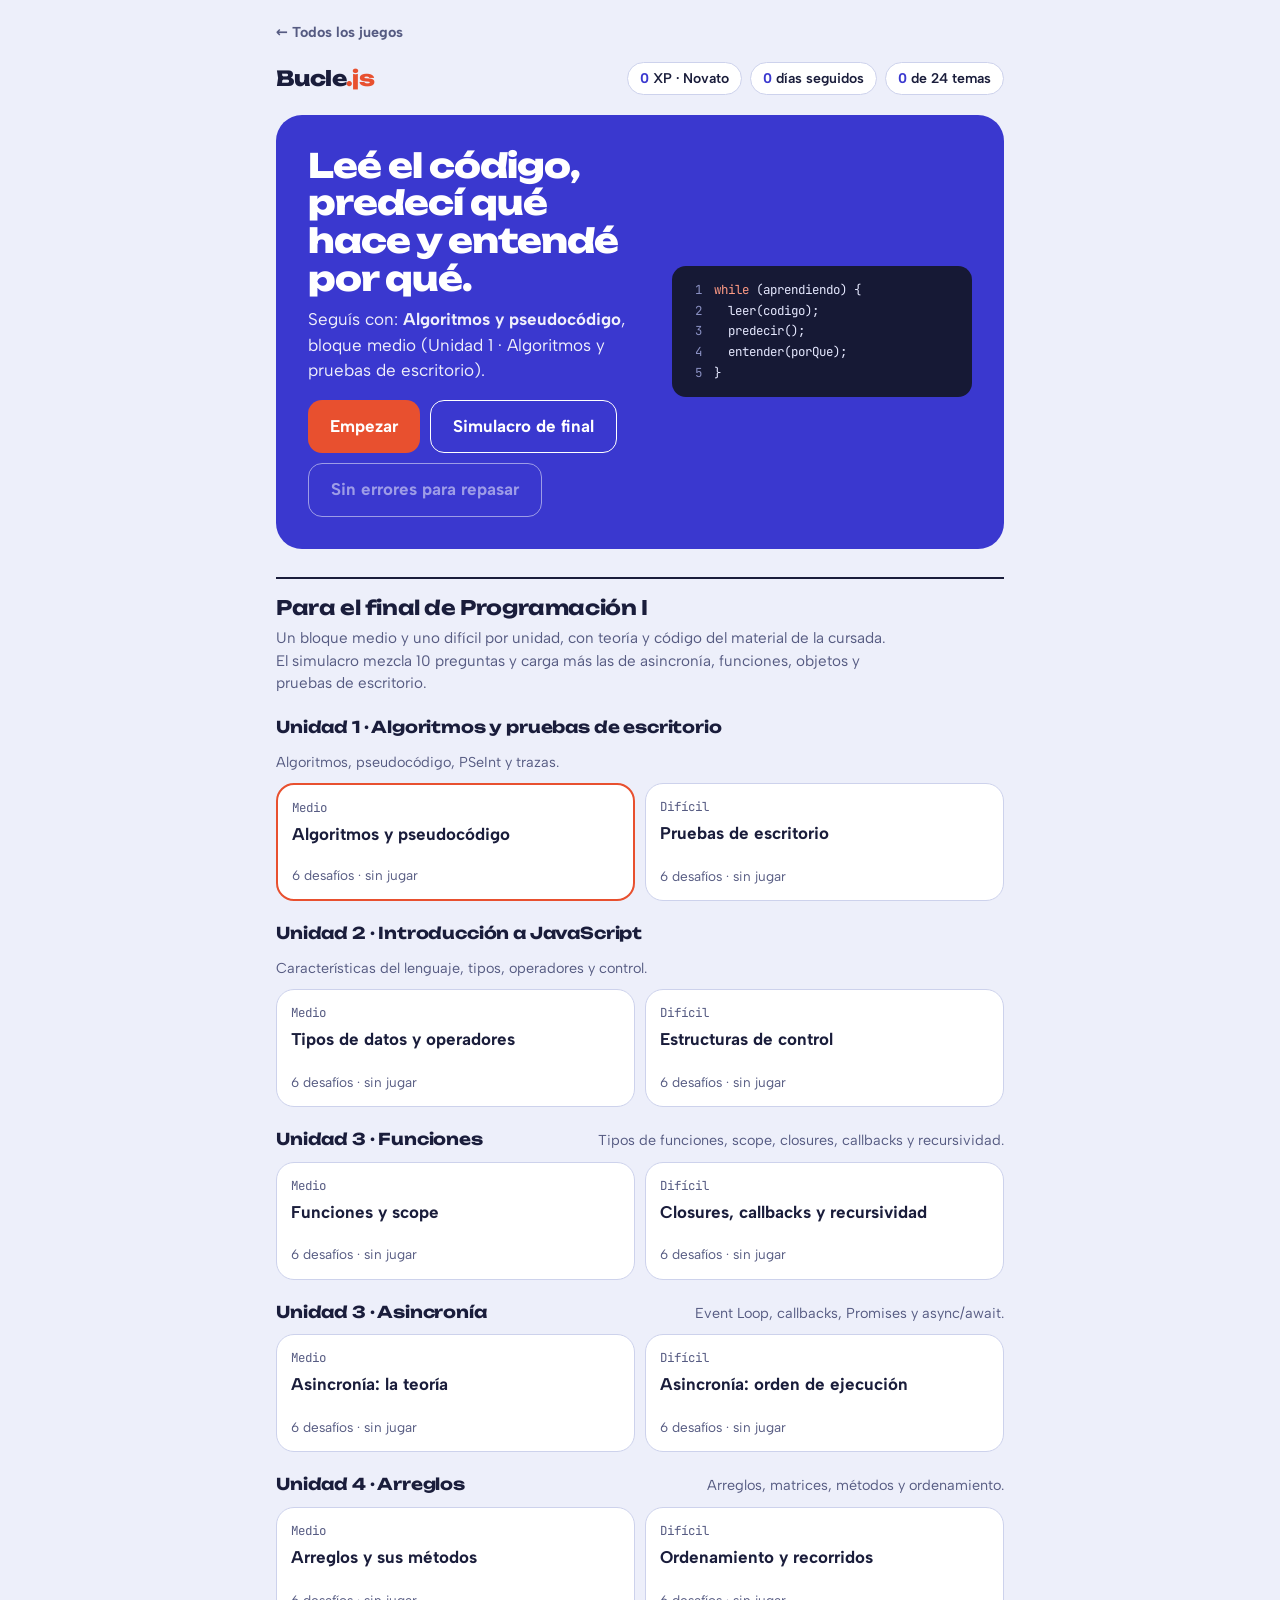
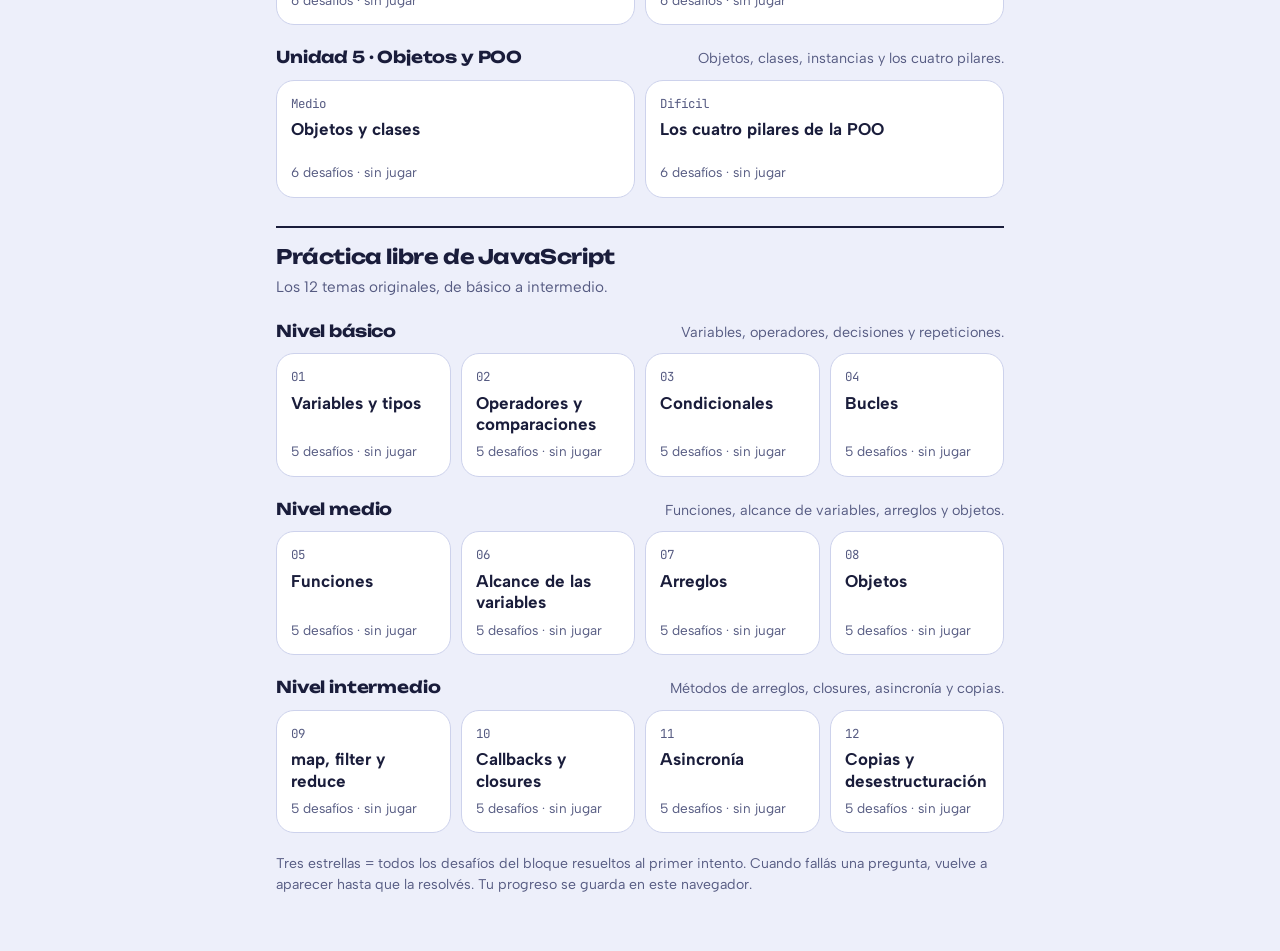
==== commit b617a8eb: "Corregir Terminal Lab, que no cargaba, y ajustar el diseño Una opción de respuesta del Módulo 4 cont" ====
--- a/bucle/index.html
+++ b/bucle/index.html
@@ -127,6 +127,14 @@
 }
 .volver{flex-basis:100%;font-weight:700;font-size:.9rem;color:var(--muted);text-decoration:none;padding:6px 0;min-height:32px}
 .volver:hover{color:var(--ink);text-decoration:underline}
+
+/* Ajustes de revisión visual */
+.temas{grid-template-columns:repeat(auto-fit,minmax(165px,1fr))}
+.op{flex-wrap:wrap}
+.op span:not(.marca){flex:1;min-width:0}
+@media (max-width:560px){ .op .marca{flex-basis:100%;margin-left:36px;order:3} }
+@media (min-width:680px){ .hero{grid-template-columns:1.15fr 1fr} }
+.hero .code{font-size:.78rem}
 </style>
 </head>
 <body>
@@ -1331,8 +1339,8 @@
 
 /* ---------- resaltado de código ---------- */
 const RE = /(\/\/.*)|(&quot;.*?&quot;|&#39;.*?&#39;)|\b(const|let|var|function|return|if|else|for|while|of|in|new|async|await|try|catch|throw|break|continue|typeof|instanceof)\b|\b(\d+(?:\.\d+)?|true|false|null|undefined)\b/g;
-const pintar = linea => esc(linea).replace(RE, (m, c, s, k) => `<span class="${c ? 'c' : s ? 's' : k ? 'k' : 'n'}">${m}</span>`);
-const codigo = src => `<pre class="code" tabindex="0" aria-label="Código">${src.split('\n').map(l => `<span class="l">${pintar(l) || ' '}</span>`).join('')}</pre>`;
+const pintar = linea => esc(linea).replace(RE, (m, c, s, k) => `<span class="${c ? 'c' : s ? 's' : k ? 'k' : 'n'}">${m}<\/span>`);
+const codigo = src => `<pre class="code" tabindex="0" aria-label="Código">${src.split('\n').map(l => `<span class="l">${pintar(l) || ' '}<\/span>`).join('')}<\/pre>`;
 
 /* ---------- progreso ---------- */
 const CLAVE = 'bucle-js-v1';
@@ -1416,92 +1424,92 @@
 /* ---------- pantallas ---------- */
 function cabecera() {
   const hechos = TEMAS.filter(t => P.temas[t.id]).length;
-  return `<header class="bar-top"><a class="volver" href="../">← Todos los juegos</a><h1 class="logo">Bucle<i>.js</i></h1>
-    <div class="kpis"><span class="kpi"><b>${P.xp}</b> XP · ${rango(P.xp)}</span><span class="kpi"><b>${P.racha}</b> ${P.racha === 1 ? 'día seguido' : 'días seguidos'}</span><span class="kpi"><b>${hechos}</b> de ${TEMAS.length} temas</span></div></header>`;
+  return `<header class="bar-top"><a class="volver" href="../">← Todos los juegos<\/a><h1 class="logo">Bucle<i>.js<\/i><\/h1>
+    <div class="kpis"><span class="kpi"><b>${P.xp}<\/b> XP · ${rango(P.xp)}<\/span><span class="kpi"><b>${P.racha}<\/b> ${P.racha === 1 ? 'día seguido' : 'días seguidos'}<\/span><span class="kpi"><b>${hechos}<\/b> de ${TEMAS.length} temas<\/span><\/div><\/header>`;
 }
 function tarjeta(t, sig, num) {
   const p = P.temas[t.id], tot = t.qs.length, e = p ? estrellas(p.mejor, tot) : 0;
   return `<button class="tema${sig && sig.id === t.id ? ' sig' : ''}" type="button" data-tema="${t.id}">
-    <span class="num">${esc(t.dif || num)}</span><span class="nom">${esc(t.n)}</span>
-    <span class="est">${p ? `<b aria-hidden="true">${'★'.repeat(e)}${'☆'.repeat(3 - e)}</b><br>Mejor: ${p.mejor} de ${tot} a la primera` : `${tot} desafíos · sin jugar`}</span></button>`;
+    <span class="num">${esc(t.dif || num)}<\/span><span class="nom">${esc(t.n)}<\/span>
+    <span class="est">${p ? `<b aria-hidden="true">${'★'.repeat(e)}${'☆'.repeat(3 - e)}<\/b><br>Mejor: ${p.mejor} de ${tot} a la primera` : `${tot} desafíos · sin jugar`}<\/span><\/button>`;
 }
 function mapa() {
   const sig = siguiente(), nf = P.fallos.length;
   let n = 0;
   const bloque = N => `<section class="nivel">
-    <div class="nivel-head"><h3>${esc(N.final ? N.nombre : 'Nivel ' + N.nombre.toLowerCase())}</h3><span>${esc(N.desc)}</span></div>
-    <div class="temas">${N.temas.map(t => tarjeta(t, sig, String(++n).padStart(2, '0'))).join('')}</div></section>`;
+    <div class="nivel-head"><h3>${esc(N.final ? N.nombre : 'Nivel ' + N.nombre.toLowerCase())}<\/h3><span>${esc(N.desc)}<\/span><\/div>
+    <div class="temas">${N.temas.map(t => tarjeta(t, sig, String(++n).padStart(2, '0'))).join('')}<\/div><\/section>`;
   return `${cabecera()}
   <section class="hero">
     <div>
-      <h2>Leé el código, predecí qué hace y entendé por qué.</h2>
-      <p>${sig ? `${P.temas[sig.id] ? 'Te conviene repetir' : 'Seguís con'}: <b>${esc(sig.n)}</b>${sig.dif ? ', bloque ' + sig.dif.toLowerCase() : ''} (${esc(sig.nivel)}).` : 'Completaste todos los bloques con tres estrellas. Podés repetir cualquiera para mantenerlos frescos.'}</p>
+      <h2>Leé el código, predecí qué hace y entendé por qué.<\/h2>
+      <p>${sig ? `${P.temas[sig.id] ? 'Te conviene repetir' : 'Seguís con'}: <b>${esc(sig.n)}<\/b>${sig.dif ? ', bloque ' + sig.dif.toLowerCase() : ''} (${esc(sig.nivel)}).` : 'Completaste todos los bloques con tres estrellas. Podés repetir cualquiera para mantenerlos frescos.'}<\/p>
       <div class="cta">
-        ${sig ? `<button class="btn" type="button" data-tema="${sig.id}">${P.xp ? 'Seguir jugando' : 'Empezar'}</button>` : ''}
-        <button class="btn ghost" type="button" data-act="simulacro">Simulacro de final</button>
-        <button class="btn ghost" type="button" data-act="repaso" ${nf ? '' : 'disabled'}>${nf ? `Repasar mis errores (${nf})` : 'Sin errores para repasar'}</button>
-      </div>
-    </div>
+        ${sig ? `<button class="btn" type="button" data-tema="${sig.id}">${P.xp ? 'Seguir jugando' : 'Empezar'}<\/button>` : ''}
+        <button class="btn ghost" type="button" data-act="simulacro">Simulacro de final<\/button>
+        <button class="btn ghost" type="button" data-act="repaso" ${nf ? '' : 'disabled'}>${nf ? `Repasar mis errores (${nf})` : 'Sin errores para repasar'}<\/button>
+      <\/div>
+    <\/div>
     ${codigo('while (aprendiendo) {\n  leer(codigo);\n  predecir();\n  entender(porQue);\n}')}
-  </section>
-  <div class="seccion"><h2>Para el final de Programación I</h2><p>Un bloque medio y uno difícil por unidad, con teoría y código del material de la cursada. El simulacro mezcla 10 preguntas y carga más las de asincronía, funciones, objetos y pruebas de escritorio.</p></div>
+  <\/section>
+  <div class="seccion"><h2>Para el final de Programación I<\/h2><p>Un bloque medio y uno difícil por unidad, con teoría y código del material de la cursada. El simulacro mezcla 10 preguntas y carga más las de asincronía, funciones, objetos y pruebas de escritorio.<\/p><\/div>
   ${NIVELES.filter(N => N.final).map(bloque).join('')}
-  <div class="seccion"><h2>Práctica libre de JavaScript</h2><p>Los 12 temas originales, de básico a intermedio.</p></div>
+  <div class="seccion"><h2>Práctica libre de JavaScript<\/h2><p>Los 12 temas originales, de básico a intermedio.<\/p><\/div>
   ${(n = 0, NIVELES.filter(N => !N.final).map(bloque).join(''))}
-  <p class="nota">Tres estrellas = todos los desafíos del bloque resueltos al primer intento. Cuando fallás una pregunta, vuelve a aparecer hasta que la resolvés. ${nube ? 'Tu progreso se guarda en tu cuenta.' : 'Tu progreso se guarda en este navegador.'}</p>`;
+  <p class="nota">Tres estrellas = todos los desafíos del bloque resueltos al primer intento. Cuando fallás una pregunta, vuelve a aparecer hasta que la resolvés. ${nube ? 'Tu progreso se guarda en tu cuenta.' : 'Tu progreso se guarda en este navegador.'}<\/p>`;
 }
 function leccion() {
   const t = V.ses.tema;
-  return `<div class="fila"><button class="btn link" type="button" data-act="salir">← Volver al mapa</button><span class="eyebrow">${esc(t.nivel)}${t.dif ? ' · ' + t.dif : ''}</span></div>
+  return `<div class="fila"><button class="btn link" type="button" data-act="salir">← Volver al mapa<\/button><span class="eyebrow">${esc(t.nivel)}${t.dif ? ' · ' + t.dif : ''}<\/span><\/div>
   <article class="card">
-    <p class="eyebrow">Antes de jugar</p>
-    <h2>${esc(t.n)}</h2>
-    <p>${esc(t.idea)}</p>
-    ${t.puntos ? `<ul class="puntos">${t.puntos.map(x => `<li>${esc(x)}</li>`).join('')}</ul>` : ''}
+    <p class="eyebrow">Antes de jugar<\/p>
+    <h2>${esc(t.n)}<\/h2>
+    <p>${esc(t.idea)}<\/p>
+    ${t.puntos ? `<ul class="puntos">${t.puntos.map(x => `<li>${esc(x)}<\/li>`).join('')}<\/ul>` : ''}
     ${t.ej ? codigo(t.ej) : ''}
-    <div class="ojo"><b>Error frecuente.</b> ${esc(t.ojo)}</div>
-    <div class="fila"><span class="nota">Vienen ${t.qs.length} desafíos sobre este tema.</span><button class="btn" type="button" data-act="jugar" id="seguir">Empezar los desafíos</button></div>
-  </article>`;
+    <div class="ojo"><b>Error frecuente.<\/b> ${esc(t.ojo)}<\/div>
+    <div class="fila"><span class="nota">Vienen ${t.qs.length} desafíos sobre este tema.<\/span><button class="btn" type="button" data-act="jugar" id="seguir">Empezar los desafíos<\/button><\/div>
+  <\/article>`;
 }
 function pantallaPregunta() {
   const s = V.ses, a = s.actual, q = a.q, resp = a.elegida !== null, ok = resp && a.ops[a.elegida].ok;
   const titulo = q.q || '¿Qué muestra la consola?';
-  return `<div class="fila"><button class="btn link" type="button" data-act="salir">← Salir</button>
-    <div class="prog" role="progressbar" aria-valuemin="0" aria-valuemax="${s.total}" aria-valuenow="${s.hechas}" aria-label="Desafíos resueltos"><i style="width:${Math.round(s.hechas / s.total * 100)}%"></i></div>
-    <span class="kpi">${s.hechas} de ${s.total}</span></div>
+  return `<div class="fila"><button class="btn link" type="button" data-act="salir">← Salir<\/button>
+    <div class="prog" role="progressbar" aria-valuemin="0" aria-valuemax="${s.total}" aria-valuenow="${s.hechas}" aria-label="Desafíos resueltos"><i style="width:${Math.round(s.hechas / s.total * 100)}%"><\/i><\/div>
+    <span class="kpi">${s.hechas} de ${s.total}<\/span><\/div>
   <article class="card">
-    <p class="eyebrow">${esc(s.tema ? s.tema.n : s.titulo + ' · ' + q.tema)}${a.reintento ? ' · segundo intento' : ''}</p>
-    <h2 class="q">${esc(titulo)}</h2>
+    <p class="eyebrow">${esc(s.tema ? s.tema.n : s.titulo + ' · ' + q.tema)}${a.reintento ? ' · segundo intento' : ''}<\/p>
+    <h2 class="q">${esc(titulo)}<\/h2>
     ${q.c ? codigo(q.c) : ''}
-    ${q.tabla ? `<div class="traza"><table><caption>Prueba de escritorio</caption><thead><tr>${q.tabla.cols.map(c => `<th scope="col">${esc(c)}</th>`).join('')}</tr></thead><tbody>${q.tabla.filas.map(f => `<tr>${f.map(c => `<td${c === '?' ? ' class="hueco"' : ''}>${esc(c)}</td>`).join('')}</tr>`).join('')}</tbody></table></div>` : ''}
+    ${q.tabla ? `<div class="traza"><table><caption>Prueba de escritorio<\/caption><thead><tr>${q.tabla.cols.map(c => `<th scope="col">${esc(c)}<\/th>`).join('')}<\/tr><\/thead><tbody>${q.tabla.filas.map(f => `<tr>${f.map(c => `<td${c === '?' ? ' class="hueco"' : ''}>${esc(c)}<\/td>`).join('')}<\/tr>`).join('')}<\/tbody><\/table><\/div>` : ''}
     <div class="ops" role="group" aria-label="Opciones">${a.ops.map((o, i) => {
       const cls = resp ? (o.ok ? ' ok' : i === a.elegida ? ' mal' : '') : '';
-      const marca = resp ? (o.ok ? '<span class="marca">✓ Correcta</span>' : i === a.elegida ? '<span class="marca">✕ Tu respuesta</span>' : '') : '';
-      return `<button class="op${q.t === 'salida' ? ' mono' : ''}${cls}" type="button" data-op="${i}" ${resp ? 'disabled' : ''}><kbd>${i + 1}</kbd><span>${esc(o.txt)}</span>${marca}</button>`; }).join('')}</div>
-    ${!resp ? (a.pista ? `<div class="pista"><b>Pista.</b> ${esc(q.h)}</div>` : `<div class="fila"><button class="btn link" type="button" data-act="pista">Pedir una pista</button><span class="nota">Con pista sumás 6 XP en vez de 10.</span></div>`) : ''}
-    ${resp ? `<div class="fb${ok ? '' : ' mal'}" role="status"><strong>${ok ? (a.reintento ? 'Ahora sí.' : 'Correcto.') : 'No era esa.'}</strong><p>${esc(q.w)}</p>${ok ? '' : '<p style="margin-top:8px">Esta pregunta vuelve al final para que la intentes de nuevo.</p>'}</div>
-      <div class="fila"><span class="nota">${ok ? `+${a.reintento ? 4 : a.pista ? 6 : 10} XP` : ''}</span><button class="btn" type="button" data-act="seguir" id="seguir">${s.cola.length ? 'Siguiente' : 'Ver resultado'}</button></div>` : ''}
-  </article>`;
+      const marca = resp ? (o.ok ? '<span class="marca">✓ Correcta<\/span>' : i === a.elegida ? '<span class="marca">✕ Tu respuesta<\/span>' : '') : '';
+      return `<button class="op${q.t === 'salida' ? ' mono' : ''}${cls}" type="button" data-op="${i}" ${resp ? 'disabled' : ''}><kbd>${i + 1}<\/kbd><span>${esc(o.txt)}<\/span>${marca}<\/button>`; }).join('')}<\/div>
+    ${!resp ? (a.pista ? `<div class="pista"><b>Pista.<\/b> ${esc(q.h)}<\/div>` : `<div class="fila"><button class="btn link" type="button" data-act="pista">Pedir una pista<\/button><span class="nota">Con pista sumás 6 XP en vez de 10.<\/span><\/div>`) : ''}
+    ${resp ? `<div class="fb${ok ? '' : ' mal'}" role="status"><strong>${ok ? (a.reintento ? 'Ahora sí.' : 'Correcto.') : 'No era esa.'}<\/strong><p>${esc(q.w)}<\/p>${ok ? '' : '<p style="margin-top:8px">Esta pregunta vuelve al final para que la intentes de nuevo.<\/p>'}<\/div>
+      <div class="fila"><span class="nota">${ok ? `+${a.reintento ? 4 : a.pista ? 6 : 10} XP` : ''}<\/span><button class="btn" type="button" data-act="seguir" id="seguir">${s.cola.length ? 'Siguiente' : 'Ver resultado'}<\/button><\/div>` : ''}
+  <\/article>`;
 }
 function fin() {
   const s = V.ses, t = s.tema, e = estrellas(s.primer, s.total);
   const prox = t ? (TEMAS[TEMAS.findIndex(x => x.id === t.id) + 1] || null) : null;
   return `${cabecera()}
   <article class="card">
-    <p class="eyebrow">${esc(t ? t.n : s.titulo)}</p>
-    <h2>${s.primer === s.total ? 'Todo bien al primer intento.' : s.primer >= s.total / 2 ? 'Terminado.' : 'Terminado. Este conviene repetirlo.'}</h2>
+    <p class="eyebrow">${esc(t ? t.n : s.titulo)}<\/p>
+    <h2>${s.primer === s.total ? 'Todo bien al primer intento.' : s.primer >= s.total / 2 ? 'Terminado.' : 'Terminado. Este conviene repetirlo.'}<\/h2>
     <div class="fila" style="justify-content:flex-start;gap:24px">
-      <div><div class="resumen-n">${s.primer}/${s.total}</div><span class="nota">a la primera</span></div>
-      <div><div class="resumen-n">+${s.xp}</div><span class="nota">XP ganados</span></div>
-      ${t ? `<div><div class="estrellas" aria-label="${e} de 3 estrellas">${'★'.repeat(e)}${'☆'.repeat(3 - e)}</div><span class="nota">en esta partida</span></div>` : ''}
-    </div>
-    ${s.fallados.length ? `<div><p style="font-weight:700;margin-bottom:8px">Lo que te costó en esta partida</p><ul class="rep">${s.fallados.map(id => { const q = pregunta(id); return `<li>${esc(q.w)}</li>`; }).join('')}</ul></div>` : ''}
+      <div><div class="resumen-n">${s.primer}/${s.total}<\/div><span class="nota">a la primera<\/span><\/div>
+      <div><div class="resumen-n">+${s.xp}<\/div><span class="nota">XP ganados<\/span><\/div>
+      ${t ? `<div><div class="estrellas" aria-label="${e} de 3 estrellas">${'★'.repeat(e)}${'☆'.repeat(3 - e)}<\/div><span class="nota">en esta partida<\/span><\/div>` : ''}
+    <\/div>
+    ${s.fallados.length ? `<div><p style="font-weight:700;margin-bottom:8px">Lo que te costó en esta partida<\/p><ul class="rep">${s.fallados.map(id => { const q = pregunta(id); return `<li>${esc(q.w)}<\/li>`; }).join('')}<\/ul><\/div>` : ''}
     <div class="cta">
-      ${prox ? `<button class="btn" type="button" data-tema="${prox.id}" id="seguir">Siguiente tema: ${esc(prox.n)}</button>` : ''}
-      ${t && e < 3 ? `<button class="btn sec" type="button" data-tema="${t.id}">Repetir este tema</button>` : ''}
-      <button class="btn sec" type="button" data-act="salir" ${prox ? '' : 'id="seguir"'}>Volver al mapa</button>
-    </div>
-  </article>`;
+      ${prox ? `<button class="btn" type="button" data-tema="${prox.id}" id="seguir">Siguiente tema: ${esc(prox.n)}<\/button>` : ''}
+      ${t && e < 3 ? `<button class="btn sec" type="button" data-tema="${t.id}">Repetir este tema<\/button>` : ''}
+      <button class="btn sec" type="button" data-act="salir" ${prox ? '' : 'id="seguir"'}>Volver al mapa<\/button>
+    <\/div>
+  <\/article>`;
 }
 function render() {
   $('#app').innerHTML = V.pantalla === 'leccion' ? leccion() : V.pantalla === 'pregunta' ? pantallaPregunta() : V.pantalla === 'fin' ? fin() : mapa();
